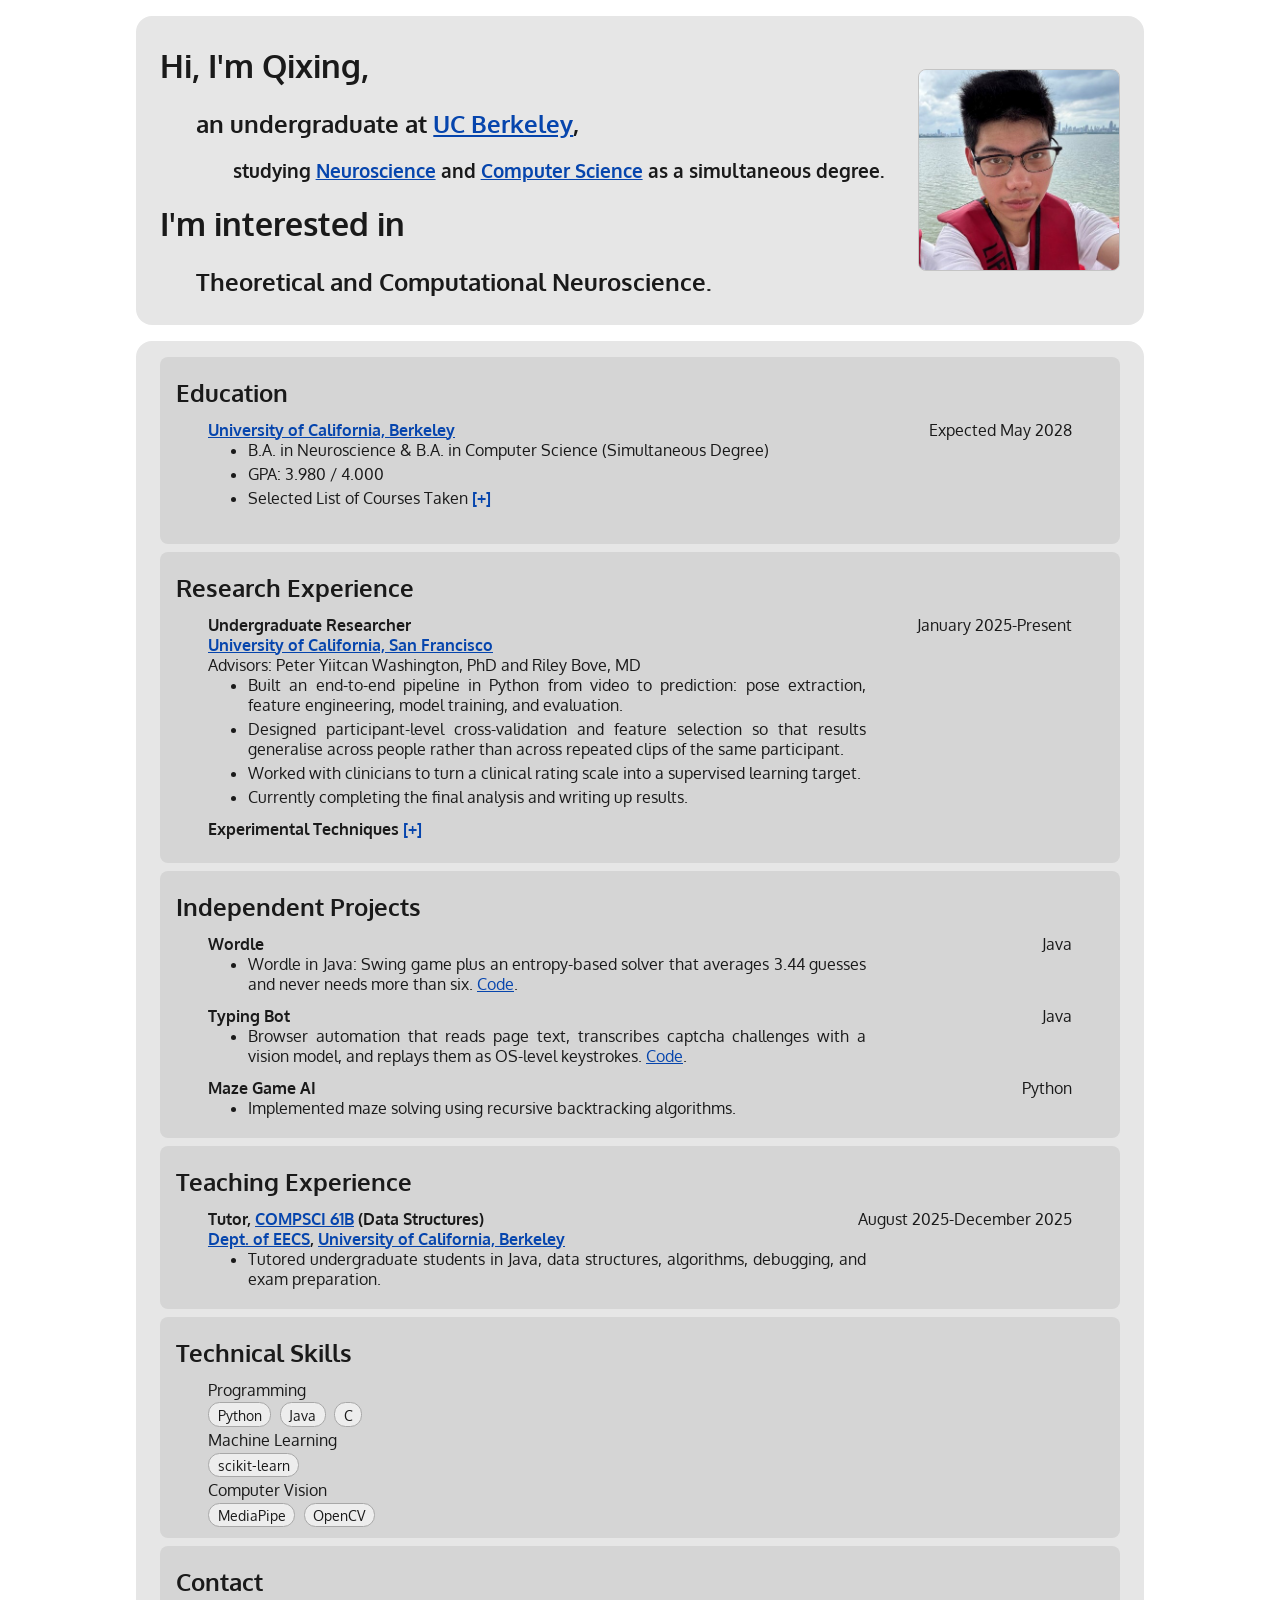
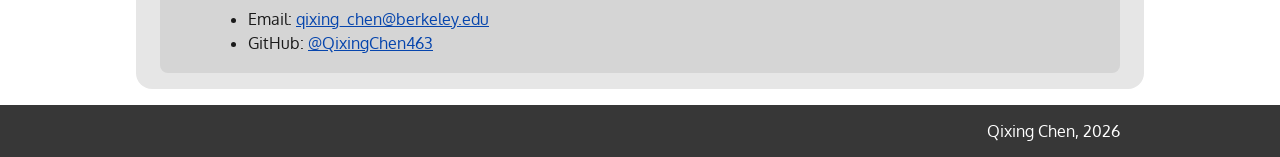
==== index.html @ e8fa2461 "Tag Maze Game AI as Python Co-Authored-By: Claude Opus 5 <noreply@anthropic.com>" ====
<!DOCTYPE html>
<html lang="en">
<head>
	<title>
		Qixing Chen
	</title>
	<meta charset="utf-8">
	<meta name="viewport" content="width=device-width, initial-scale=1">
	<meta name="description" content="Qixing Chen — undergraduate at UC Berkeley studying Neuroscience and Computer Science.">
	<link rel="stylesheet" type="text/css" href="style.css">
	<script src="script.js" defer></script>
</head>

<body>
	<div class="card" id="top">
		<div class="intro">
			<div class="intro-text">
				<h1>Hi, I'm Qixing,</h1>
				<h2 style="text-indent: 5%;">an undergraduate at <a href="https://www.berkeley.edu/" class="texta">UC Berkeley</a>,</h2>
				<h3 style="text-indent: 10%;">studying <a href="https://neuroscience.berkeley.edu/" class="texta">Neuroscience</a> and <a href="https://eecs.berkeley.edu/" class="texta">Computer Science</a> as a simultaneous degree.</h3>
				<h1>I'm interested in</h1>
				<h2 style="text-indent: 5%;">Theoretical and Computational Neuroscience.</h2>
			</div>
			<div class="profile">
				<img src="img/profile.jpg" alt="Qixing Chen">
			</div>
		</div>
	</div>

	<div class="card">

		<!-- ============ Education ============ -->
		<div class="subcard" id="education">
			<h2 class="cvtitle">Education</h2>
			<div class="indent">
				<h4 class="lralign cvitem">
					<a href="https://www.berkeley.edu/" class="texta">University of California, Berkeley</a>
					<span class="date">Expected May 2028</span>
				</h4>
				<ul class="cvlist">
					<li>B.A. in Neuroscience &amp; B.A. in Computer Science (Simultaneous Degree)</li>
					<li>GPA: 3.980 / 4.000</li>
					<li id="courses_taken">
						<a class="expand" role="button" tabindex="0" aria-expanded="false">
							Selected List of Courses Taken
						</a>
						<div class="expandcontent">
							<table>
								<tr>
									<th>Computer Science</th>
									<th>Mathematics</th>
									<th>Natural Sciences</th>
								</tr>
								<tr>
									<td>
										COMPSCI <a href="https://cs61a.org/" class="texta b">61A</a>
										<br>
										(Structure and Interpretation of Computer Programs)
									</td>
									<td>
										MATH <span class="b">53</span>
										<br>
										(Multivariable Calculus)
									</td>
									<td>
										BIOLOGY <span class="b">1A / 1AL</span>
										<br>
										(General Biology and Laboratory)
									</td>
								</tr>
								<tr>
									<td>
										COMPSCI <a href="https://datastructur.es/" class="texta b">61B</a>
										<br>
										(Data Structures)
									</td>
									<td>
										MATH <span class="b">54</span>
										<br>
										(Linear Algebra and Differential Equations)
									</td>
									<td>
										CHEM <span class="b">1A / 1AL</span>
										<br>
										(General Chemistry and Laboratory)
									</td>
								</tr>
								<tr>
									<td>
										COMPSCI <a href="https://cs61c.org/" class="texta b">61C</a>
										<br>
										(Machine Structures)
										<br>
										<span class="planned">Summer 2026</span>
									</td>
									<td>
										MATH <span class="b">55</span>
										<br>
										(Discrete Mathematics)
									</td>
									<td>
										CHEM <span class="b">3A</span>
										<br>
										(Organic Chemistry)
									</td>
								</tr>
								<tr>
									<td>
										COMPSCI <a href="https://www.eecs70.org/" class="texta b">70</a>
										<br>
										(Discrete Mathematics and Probability Theory)
									</td>
									<td>
									</td>
									<td>
										PHYSICS <span class="b">7A / 8B</span>
										<br>
										(Mechanics; Electromagnetism, Waves, and Optics)
									</td>
								</tr>
								<tr>
									<td>
										COMPSCI <a href="https://cs170.org/" class="texta b">170</a>
										<br>
										(Efficient Algorithms and Intractable Problems)
										<br>
										<span class="planned">Planned, Fall 2026</span>
									</td>
									<td>
									</td>
									<td>
										NEUROSCI <span class="b">100A</span>
										<br>
										(Introduction to Neuroscience)
										<br>
										<span class="planned">Planned, Fall 2026</span>
									</td>
								</tr>
								<tr>
									<td>
										COMPSCI <a href="https://www.eecs189.org/" class="texta b">189</a>
										<br>
										(Introduction to Machine Learning)
										<br>
										<span class="planned">Planned, Fall 2026</span>
									</td>
									<td>
									</td>
									<td>
									</td>
								</tr>
							</table>
						</div>
					</li>
				</ul>
			</div>
		</div>

		<!-- ============ Research ============ -->
		<div class="subcard" id="research">
			<h2 class="cvtitle">Research Experience</h2>
			<div class="indent">
				<h4 class="lralign cvitem">
					Undergraduate Researcher
					<span class="date">January 2025-Present</span>
					<br>
					<a href="https://www.ucsf.edu/" class="texta">University of California, San Francisco</a>
					<br>
					<span class="light">Advisors: Peter Yiitcan Washington, PhD and Riley Bove, MD</span>
				</h4>
				<ul class="cvlist">
					<li>Built an end-to-end pipeline in Python from video to prediction: pose extraction, feature engineering, model training, and evaluation.</li>
					<li>Designed participant-level cross-validation and feature selection so that results generalise across people rather than across repeated clips of the same participant.</li>
					<li>Worked with clinicians to turn a clinical rating scale into a supervised learning target.</li>
					<li>Currently completing the final analysis and writing up results.</li>
				</ul>

				<h4 class="cvitem">
					<a class="expand" role="button" tabindex="0" aria-expanded="false">Experimental Techniques</a>
				</h4>
				<div class="expandcontent">
					<ul class="cvlist">
						<li>Stereotaxic surgery and intracranial viral injection</li>
						<li>Mouse perfusion and tissue fixation</li>
						<li>Mouse brain extraction and tissue sectioning</li>
						<li>Brain tissue preparation for histological analysis</li>
						<li>Intraperitoneal (IP) and subcutaneous injections</li>
						<li>Surgical suturing and post-operative care</li>
						<li>Laboratory mouse handling</li>
					</ul>
				</div>
			</div>
		</div>

		<!-- ============ Projects ============ -->
		<div class="subcard" id="projects">
			<h2 class="cvtitle">Independent Projects</h2>
			<div class="indent">
				<h4 class="lralign cvitem">
					Wordle
					<span class="date">Java</span>
				</h4>
				<ul class="cvlist">
					<li>Wordle in Java: Swing game plus an entropy-based solver that averages 3.44 guesses and never needs more than six. <a href="https://github.com/QixingChen463/wordle" class="texta">Code</a>.</li>
				</ul>

				<h4 class="lralign cvitem">
					Typing Bot
					<span class="date">Java</span>
				</h4>
				<ul class="cvlist">
					<li>Browser automation that reads page text, transcribes captcha challenges with a vision model, and replays them as OS-level keystrokes. <a href="https://github.com/QixingChen463/typing-bot" class="texta">Code</a>.</li>
				</ul>

				<h4 class="lralign cvitem">
					Maze Game AI
					<span class="date">Python</span>
				</h4>
				<ul class="cvlist">
					<li>Implemented maze solving using recursive backtracking algorithms.</li>
				</ul>
			</div>
		</div>

		<!-- ============ Teaching ============ -->
		<div class="subcard" id="teaching">
			<h2 class="cvtitle">Teaching Experience</h2>
			<div class="indent">
				<h4 class="lralign cvitem">
					Tutor, <a href="https://datastructur.es/" class="texta">COMPSCI 61B</a> (Data Structures)
					<span class="date">August 2025-December 2025</span>
					<br>
					<a href="https://eecs.berkeley.edu/" class="texta">Dept. of EECS</a>, <a href="https://www.berkeley.edu/" class="texta">University of California, Berkeley</a>
				</h4>
				<ul class="cvlist">
					<li>Tutored undergraduate students in Java, data structures, algorithms, debugging, and exam preparation.</li>
				</ul>
			</div>
		</div>

		<!-- ============ Skills ============ -->
		<div class="subcard" id="skills">
			<h2 class="cvtitle">Technical Skills</h2>
			<div class="indent">
				<h4 class="cvitem light">Programming</h4>
				<ul class="chips">
					<li>Python</li>
					<li>Java</li>
					<li>C</li>
				</ul>
				<h4 class="cvitem light">Machine Learning</h4>
				<ul class="chips">
					<li>scikit-learn</li>
				</ul>
				<h4 class="cvitem light">Computer Vision</h4>
				<ul class="chips">
					<li>MediaPipe</li>
					<li>OpenCV</li>
				</ul>
			</div>
		</div>

		<!-- ============ Contact ============ -->
		<div class="subcard" id="contact">
			<h2 class="cvtitle">Contact</h2>
			<div class="indent">
				<ul class="cvlist">
					<li>Email: <a href="mailto:qixing_chen@berkeley.edu" class="texta">qixing_chen@berkeley.edu</a></li>
					<li>GitHub: <a href="https://github.com/QixingChen463" class="texta">@QixingChen463</a></li>
				</ul>
			</div>
		</div>

	</div>
</body>

<footer>
	<p>Qixing Chen, <span id="currentYear"></span></p>
</footer>
</html>
---- style.css ----
@import url('https://fonts.googleapis.com/css2?family=Oxygen:wght@300;400;700&display=swap');

body {
	padding: 0;
	margin: 0;
	font-family: 'Oxygen', 'Segoe UI', system-ui, -apple-system, sans-serif;
	font-size: 100%;
	text-align: justify;
	text-size-adjust: 100%;
	-ms-text-size-adjust: 100%;
	-moz-text-size-adjust: 100%;
	-webkit-text-size-adjust: 100%;
	background-color: #FFFFFF;
	color: #1A1A1A;
}

/* ---------- Cards ---------- */

/* Cap the measure. Full-viewport cards ran to 140-odd characters a line
   and left the photo stranded in a wide empty field. */
div.card {
	max-width: 60em;
	margin: 1em auto;
	padding: 0.5em 1.5em;
	background-color: #E6E6E6;
	border-radius: 1em;
}

/* Justifying a heading opens word-spacing gaps as soon as it wraps, and
   headings are short enough that the ragged edge costs nothing. */
h1, h2, h3, h4 {
	text-align: left;
}

/* Two real columns rather than a float, so the text keeps one straight
   edge instead of notching in and out around the photo. */
.intro {
	display: grid;
	grid-template-columns: 1fr auto;
	gap: 2em;
	align-items: center;
}

.profile {
	width: 200px;
	height: 200px;
	overflow: hidden;
	border-radius: 0.5em;
	border: 1px solid #C4C4C4;
}

/* Square crop framed on the face; the source is taller than it is wide. */
.profile img {
	display: block;
	width: 100%;
	height: 100%;
	object-fit: cover;
	object-position: center 15%;
}

div.subcard {
	padding: 0.5em 1em;
	margin: 0.5em 0;
	background-color: #D5D5D5;
	border-radius: 0.5em;
}

div.indent {
	padding: 0 2em;
}

/* ---------- C.V. items ---------- */

.cvitem {
	margin: 0;
	padding: 0;
}

.cvlist {
	margin: 0 0 0.5em 0;
}

.cvlist > li {
	width: 75%;
	padding: 0 0 0.25em 0;
}

.cvtitle {
	margin: 0.5em 0;
}

/* Only the .date span floats; other spans in the heading stay inline. */
.lralign > span.date {
	float: right;
	font-size: inherit;
	font-weight: normal;
}

.light {
	font-weight: normal;
	padding: 0;
	margin: 0;
}

/* ---------- Expandable sections ---------- */

.expand {
	border: none;
	cursor: pointer;
	font-family: inherit;
	font-size: inherit;
	background-color: transparent;
	padding: 0;
	-webkit-user-select: none;
	user-select: none;
}

.expand:focus-visible {
	outline: 2px solid #0645AD;
	outline-offset: 2px;
}

/* Only the marker carries the affordance; the label stays body text. */
.expand:after {
	content: " [+]";
	font-weight: bold;
	color: #0645AD;
}

.expand:hover:after {
	color: #0A2D6E;
}

.active:after {
	content: " [-]";
}

.expandcontent {
	max-height: 0;
	overflow: hidden;
	transition: max-height 0.5s ease-out;
	margin: 0.5em 0;
}

/* ---------- Text helpers ---------- */

/* Links are blue everywhere. Dark enough to stay readable on the grey
   card (#E6E6E6) and subcard (#D5D5D5) backgrounds. */
a.texta,
a.texta:visited {
	color: #0645AD;
}

a.texta:hover {
	color: #0A2D6E;
}

a.b {
	font-weight: bold;
}

.emph {
	font-weight: bold;
}

.underline {
	text-decoration: underline;
}

.planned {
	font-style: italic;
	color: #5A5A5A;
	font-size: 0.85em;
}

.chips {
	margin: 0;
	padding: 0;
	list-style-type: none;
}

.chips > li {
	display: inline-block;
	padding: 0.15em 0.6em;
	margin: 0.2em 0.3em 0.2em 0;
	background-color: #EDEDED;
	border: 0.05em solid #A8A8A8;
	border-radius: 0.8em;
	font-size: 0.9em;
}

/* ---------- Coursework table ---------- */

#courses_taken {
	width: 100%;
}

#courses_taken table {
	width: 100%;
	table-layout: fixed;
	text-align: left;
}

#courses_taken th,
#courses_taken td {
	padding: 0 2% 0.5em 0;
	vertical-align: top;
}

.borderedtable {
	border-bottom: 0.1em solid #7E7E7E;
	border-collapse: collapse;
}

.borderedtable td {
	border-bottom: 0.1em solid #7E7E7E;
	border-collapse: collapse;
	padding: 0.5em 1em;
	text-align: center;
}

.borderedtable th {
	border: 0.1em solid #7E7E7E;
	background-color: #7E7E7E;
	color: #EAEAEA;
	border-collapse: collapse;
	padding: 0.5em 1em;
	font-weight: normal;
	text-align: center;
}

/* ---------- Footer ---------- */

footer {
	background-color: #373737;
	color: #FFFFFF;
	font-family: inherit;
	padding: 0.5em 2em;
	margin: 0;
	text-align: right;
}

/* Line the footer up with the card edge now that the cards are centred. */
footer p {
	max-width: 60em;
	margin: 0.5em auto;
}

/* ---------- Small screens ---------- */

/* Two columns stop working well before the phone breakpoint: the text
   column narrows until the indented lines wrap and the staircase reads
   as ragged instead of deliberate. Stack the photo on top instead. */
@media screen and (max-width: 860px) {
	.intro {
		grid-template-columns: 1fr;
		justify-items: center;
		gap: 1em;
	}

	.profile {
		order: -1;
	}
}

@media screen and (max-width: 700px) {
	body {
		text-align: left;
	}

	div.card {
		margin: 0.5em;
		padding: 0.5em 0.8em;
	}

	.profile {
		width: 150px;
		height: 150px;
	}

	div.indent {
		padding: 0 0.5em;
	}

	.cvlist > li {
		width: auto;
	}

	.lralign > span.date {
		float: none;
		display: block;
		font-size: 0.9em;
		color: #4A4A4A;
	}

	h1 {
		font-size: 1.6em;
	}

	h2 {
		font-size: 1.25em;
	}

	h3 {
		font-size: 1.05em;
	}

	h2[style], h3[style] {
		text-indent: 0 !important;
	}

	#courses_taken table {
		table-layout: auto;
		font-size: 0.9em;
	}
}
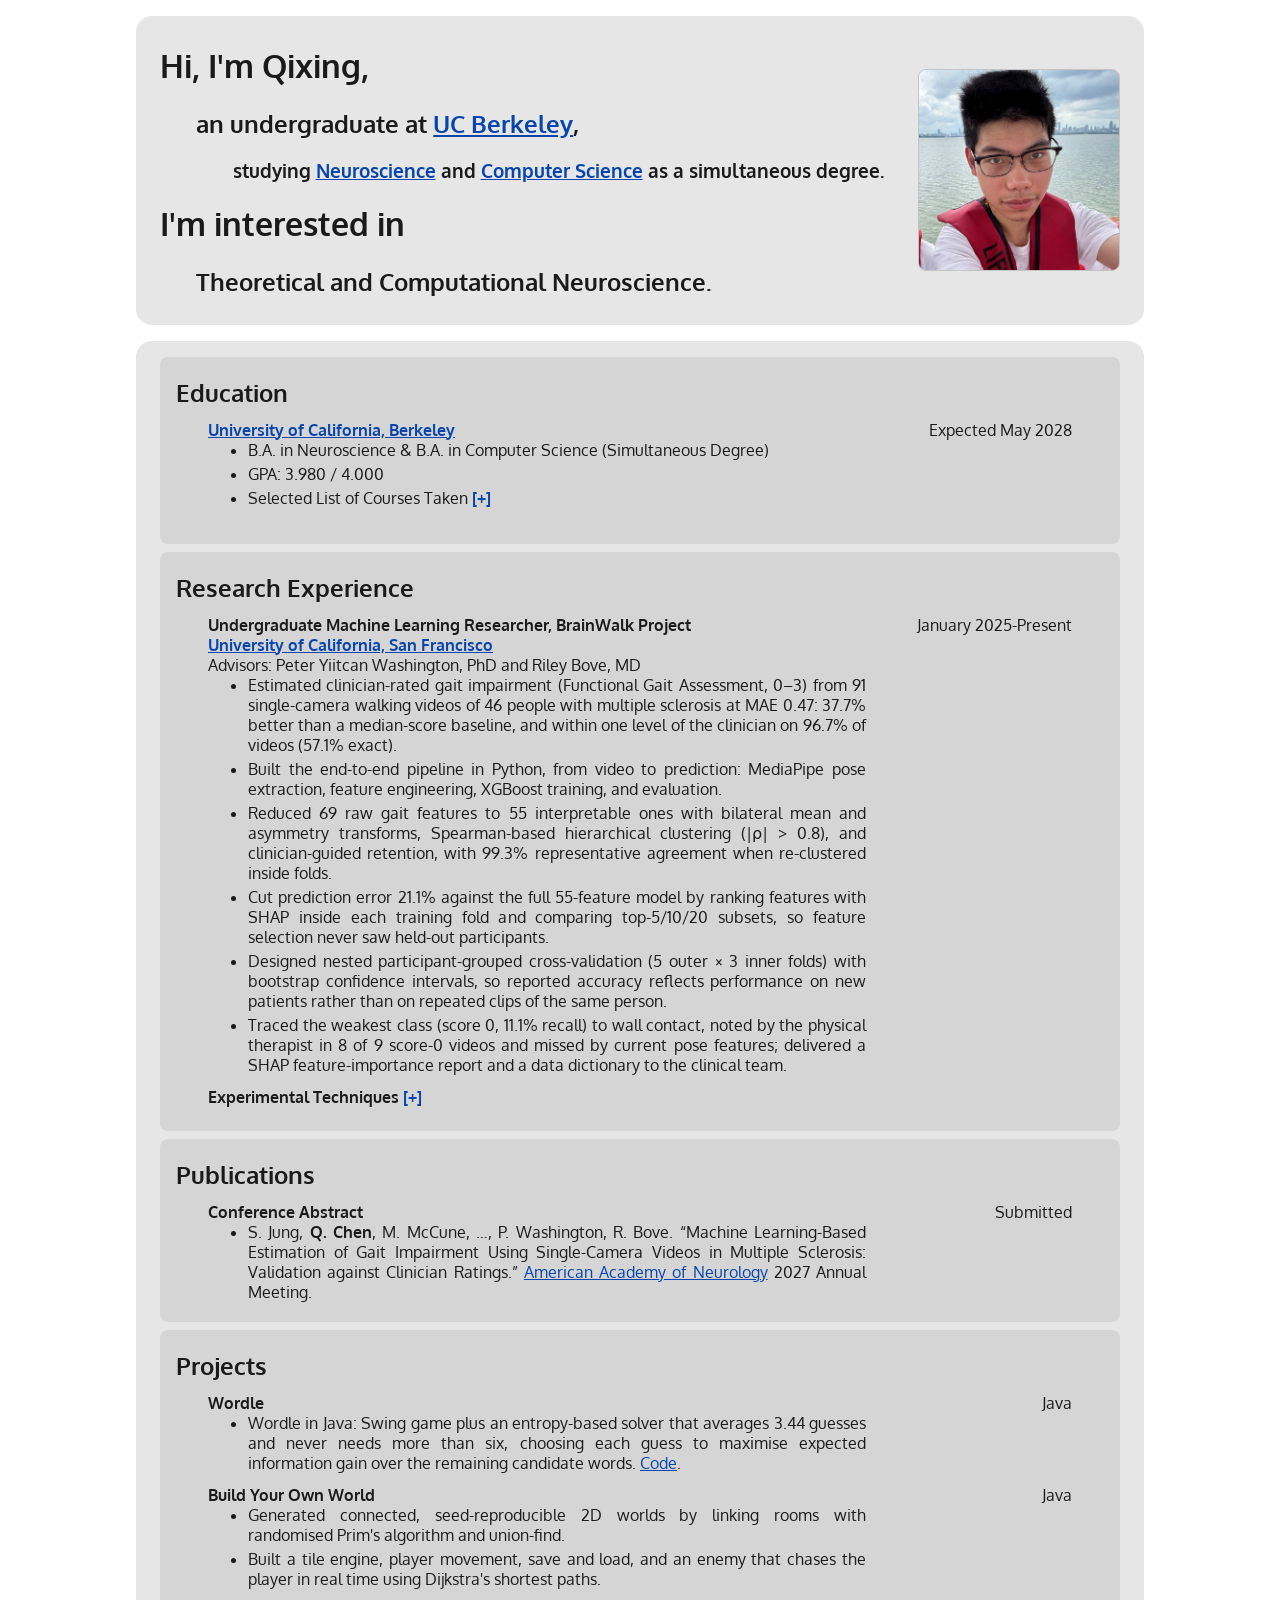
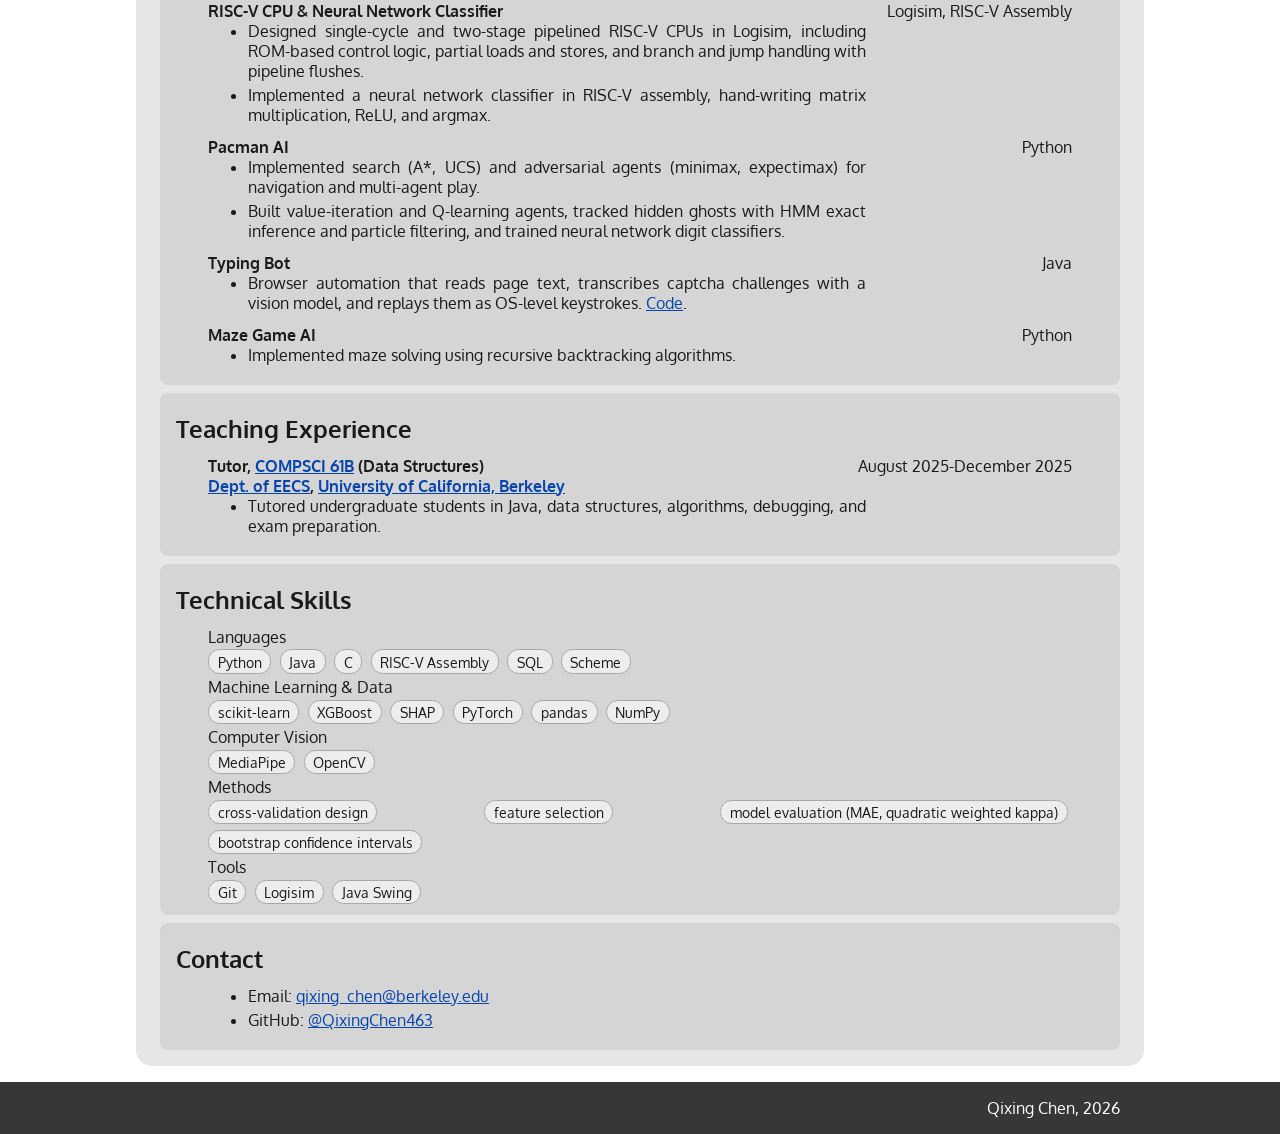
==== commit f8ba5cbf: "Bring the CV in line with the October 2026 resume Research gets the measured results in place of the" ====
--- a/index.html
+++ b/index.html
@@ -90,8 +90,6 @@
 										COMPSCI <a href="https://cs61c.org/" class="texta b">61C</a>
 										<br>
 										(Machine Structures)
-										<br>
-										<span class="planned">Summer 2026</span>
 									</td>
 									<td>
 										MATH <span class="b">55</span>
@@ -124,7 +122,7 @@
 										<br>
 										(Efficient Algorithms and Intractable Problems)
 										<br>
-										<span class="planned">Planned, Fall 2026</span>
+										<span class="planned">In progress</span>
 									</td>
 									<td>
 									</td>
@@ -133,7 +131,33 @@
 										<br>
 										(Introduction to Neuroscience)
 										<br>
-										<span class="planned">Planned, Fall 2026</span>
+										<span class="planned">Planned</span>
+									</td>
+								</tr>
+								<tr>
+									<td>
+										EECS <a href="https://eecs127.github.io/" class="texta b">127</a>
+										<br>
+										(Optimization Models in Engineering)
+										<br>
+										<span class="planned">In progress</span>
+									</td>
+									<td>
+									</td>
+									<td>
+									</td>
+								</tr>
+								<tr>
+									<td>
+										EECS <a href="https://www.eecs126.org/" class="texta b">126</a>
+										<br>
+										(Probability and Random Processes)
+										<br>
+										<span class="planned">In progress</span>
+									</td>
+									<td>
+									</td>
+									<td>
 									</td>
 								</tr>
 								<tr>
@@ -142,7 +166,7 @@
 										<br>
 										(Introduction to Machine Learning)
 										<br>
-										<span class="planned">Planned, Fall 2026</span>
+										<span class="planned">Planned</span>
 									</td>
 									<td>
 									</td>
@@ -161,7 +185,7 @@
 			<h2 class="cvtitle">Research Experience</h2>
 			<div class="indent">
 				<h4 class="lralign cvitem">
-					Undergraduate Researcher
+					Undergraduate Machine Learning Researcher, BrainWalk Project
 					<span class="date">January 2025-Present</span>
 					<br>
 					<a href="https://www.ucsf.edu/" class="texta">University of California, San Francisco</a>
@@ -169,10 +193,12 @@
 					<span class="light">Advisors: Peter Yiitcan Washington, PhD and Riley Bove, MD</span>
 				</h4>
 				<ul class="cvlist">
-					<li>Built an end-to-end pipeline in Python from video to prediction: pose extraction, feature engineering, model training, and evaluation.</li>
-					<li>Designed participant-level cross-validation and feature selection so that results generalise across people rather than across repeated clips of the same participant.</li>
-					<li>Worked with clinicians to turn a clinical rating scale into a supervised learning target.</li>
-					<li>Currently completing the final analysis and writing up results.</li>
+					<li>Estimated clinician-rated gait impairment (Functional Gait Assessment, 0&ndash;3) from 91 single-camera walking videos of 46 people with multiple sclerosis at MAE 0.47: 37.7% better than a median-score baseline, and within one level of the clinician on 96.7% of videos (57.1% exact).</li>
+					<li>Built the end-to-end pipeline in Python, from video to prediction: MediaPipe pose extraction, feature engineering, XGBoost training, and evaluation.</li>
+					<li>Reduced 69 raw gait features to 55 interpretable ones with bilateral mean and asymmetry transforms, Spearman-based hierarchical clustering (|&rho;| &gt; 0.8), and clinician-guided retention, with 99.3% representative agreement when re-clustered inside folds.</li>
+					<li>Cut prediction error 21.1% against the full 55-feature model by ranking features with SHAP inside each training fold and comparing top-5/10/20 subsets, so feature selection never saw held-out participants.</li>
+					<li>Designed nested participant-grouped cross-validation (5 outer &times; 3 inner folds) with bootstrap confidence intervals, so reported accuracy reflects performance on new patients rather than on repeated clips of the same person.</li>
+					<li>Traced the weakest class (score 0, 11.1% recall) to wall contact, noted by the physical therapist in 8 of 9 score-0 videos and missed by current pose features; delivered a SHAP feature-importance report and a data dictionary to the clinical team.</li>
 				</ul>
 
 				<h4 class="cvitem">
@@ -192,16 +218,57 @@
 			</div>
 		</div>
 
+		<!-- ============ Publications ============ -->
+		<div class="subcard" id="publications">
+			<h2 class="cvtitle">Publications</h2>
+			<div class="indent">
+				<h4 class="lralign cvitem">
+					Conference Abstract
+					<span class="date">Submitted</span>
+				</h4>
+				<ul class="cvlist">
+					<li>S. Jung, <span class="emph">Q. Chen</span>, M. McCune, &hellip;, P. Washington, R. Bove. &ldquo;Machine Learning-Based Estimation of Gait Impairment Using Single-Camera Videos in Multiple Sclerosis: Validation against Clinician Ratings.&rdquo; <a href="https://www.aan.com/" class="texta">American Academy of Neurology</a> 2027 Annual Meeting.</li>
+				</ul>
+			</div>
+		</div>
+
 		<!-- ============ Projects ============ -->
 		<div class="subcard" id="projects">
-			<h2 class="cvtitle">Independent Projects</h2>
+			<h2 class="cvtitle">Projects</h2>
 			<div class="indent">
 				<h4 class="lralign cvitem">
 					Wordle
 					<span class="date">Java</span>
 				</h4>
 				<ul class="cvlist">
-					<li>Wordle in Java: Swing game plus an entropy-based solver that averages 3.44 guesses and never needs more than six. <a href="https://github.com/QixingChen463/wordle" class="texta">Code</a>.</li>
+					<li>Wordle in Java: Swing game plus an entropy-based solver that averages 3.44 guesses and never needs more than six, choosing each guess to maximise expected information gain over the remaining candidate words. <a href="https://github.com/QixingChen463/wordle" class="texta">Code</a>.</li>
+				</ul>
+
+				<h4 class="lralign cvitem">
+					Build Your Own World
+					<span class="date">Java</span>
+				</h4>
+				<ul class="cvlist">
+					<li>Generated connected, seed-reproducible 2D worlds by linking rooms with randomised Prim's algorithm and union-find.</li>
+					<li>Built a tile engine, player movement, save and load, and an enemy that chases the player in real time using Dijkstra's shortest paths.</li>
+				</ul>
+
+				<h4 class="lralign cvitem">
+					RISC-V CPU &amp; Neural Network Classifier
+					<span class="date">Logisim, RISC-V Assembly</span>
+				</h4>
+				<ul class="cvlist">
+					<li>Designed single-cycle and two-stage pipelined RISC-V CPUs in Logisim, including ROM-based control logic, partial loads and stores, and branch and jump handling with pipeline flushes.</li>
+					<li>Implemented a neural network classifier in RISC-V assembly, hand-writing matrix multiplication, ReLU, and argmax.</li>
+				</ul>
+
+				<h4 class="lralign cvitem">
+					Pacman AI
+					<span class="date">Python</span>
+				</h4>
+				<ul class="cvlist">
+					<li>Implemented search (A*, UCS) and adversarial agents (minimax, expectimax) for navigation and multi-agent play.</li>
+					<li>Built value-iteration and Q-learning agents, tracked hidden ghosts with HMM exact inference and particle filtering, and trained neural network digit classifiers.</li>
 				</ul>
 
 				<h4 class="lralign cvitem">
@@ -242,20 +309,41 @@
 		<div class="subcard" id="skills">
 			<h2 class="cvtitle">Technical Skills</h2>
 			<div class="indent">
-				<h4 class="cvitem light">Programming</h4>
+				<h4 class="cvitem light">Languages</h4>
 				<ul class="chips">
 					<li>Python</li>
 					<li>Java</li>
 					<li>C</li>
-				</ul>
-				<h4 class="cvitem light">Machine Learning</h4>
+					<li>RISC-V Assembly</li>
+					<li>SQL</li>
+					<li>Scheme</li>
+				</ul>
+				<h4 class="cvitem light">Machine Learning &amp; Data</h4>
 				<ul class="chips">
 					<li>scikit-learn</li>
+					<li>XGBoost</li>
+					<li>SHAP</li>
+					<li>PyTorch</li>
+					<li>pandas</li>
+					<li>NumPy</li>
 				</ul>
 				<h4 class="cvitem light">Computer Vision</h4>
 				<ul class="chips">
 					<li>MediaPipe</li>
 					<li>OpenCV</li>
+				</ul>
+				<h4 class="cvitem light">Methods</h4>
+				<ul class="chips">
+					<li>cross-validation design</li>
+					<li>feature selection</li>
+					<li>model evaluation (MAE, quadratic weighted kappa)</li>
+					<li>bootstrap confidence intervals</li>
+				</ul>
+				<h4 class="cvitem light">Tools</h4>
+				<ul class="chips">
+					<li>Git</li>
+					<li>Logisim</li>
+					<li>Java Swing</li>
 				</ul>
 			</div>
 		</div>
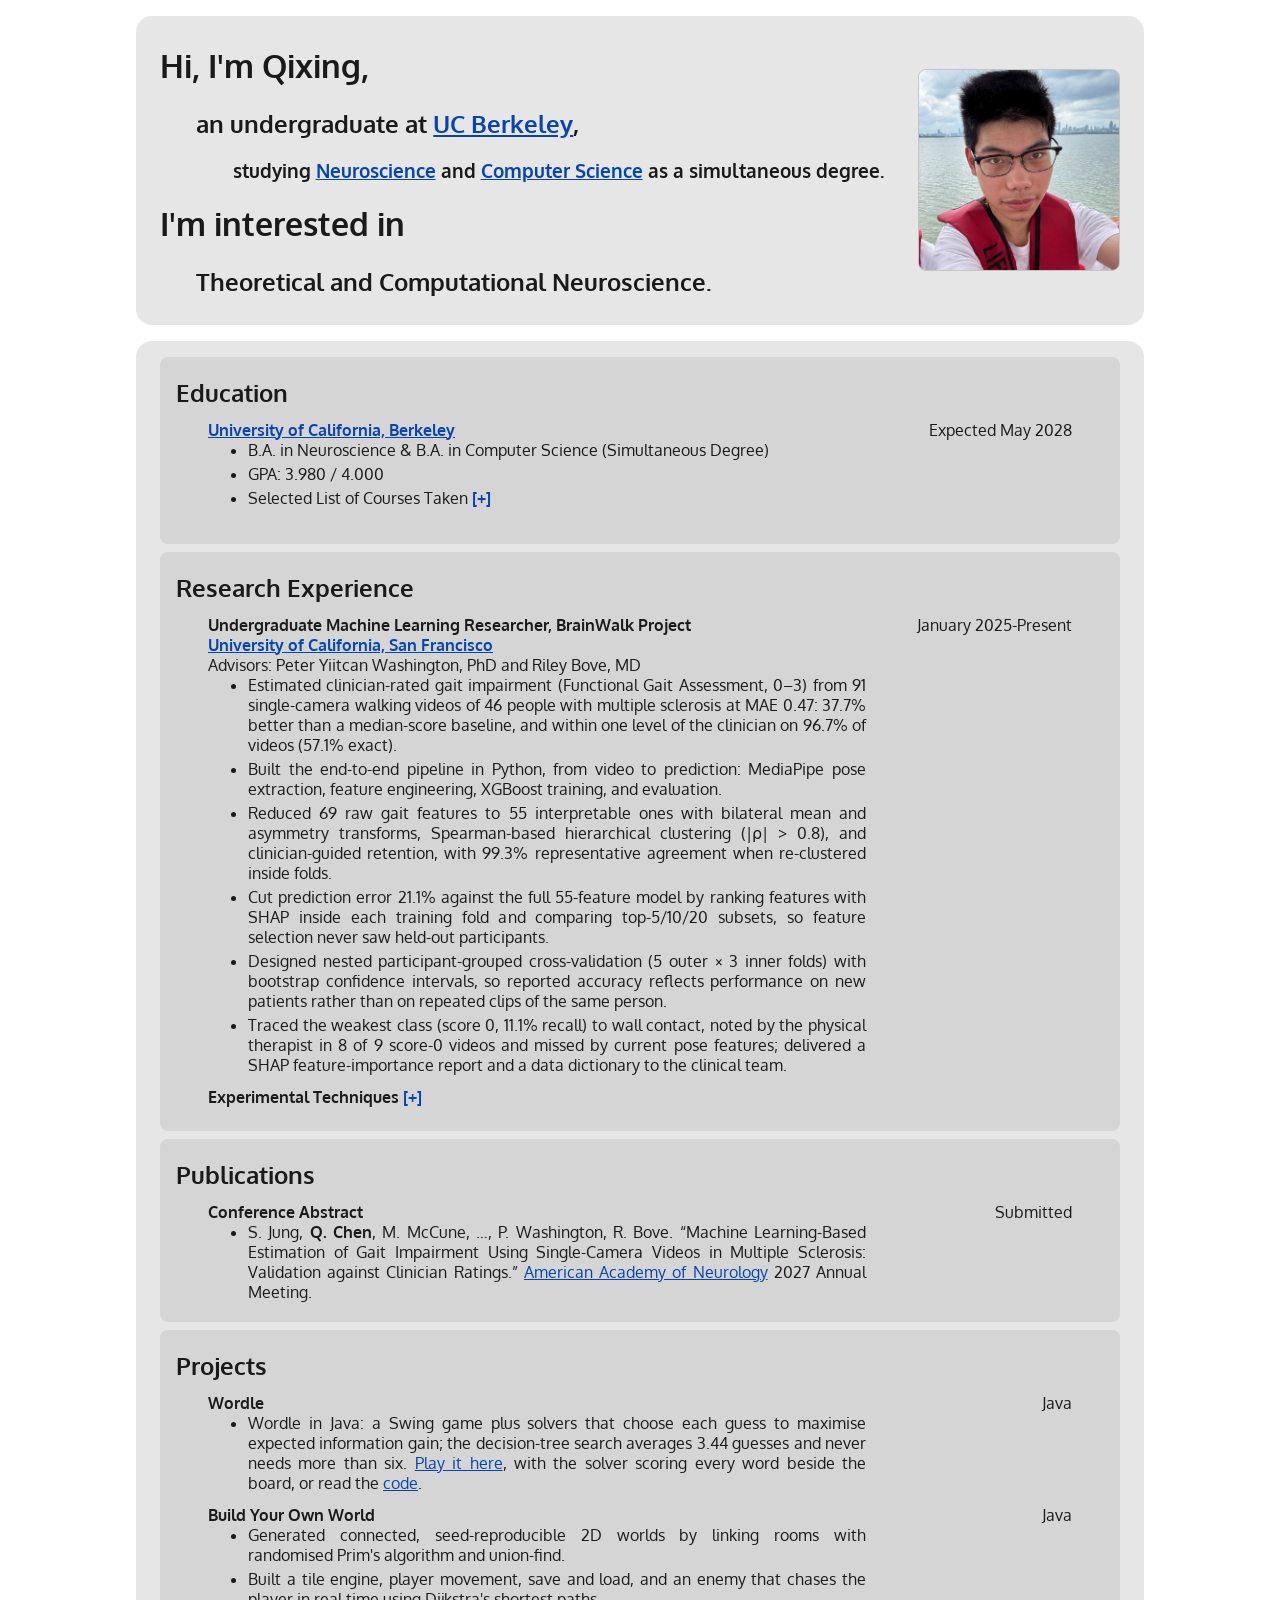
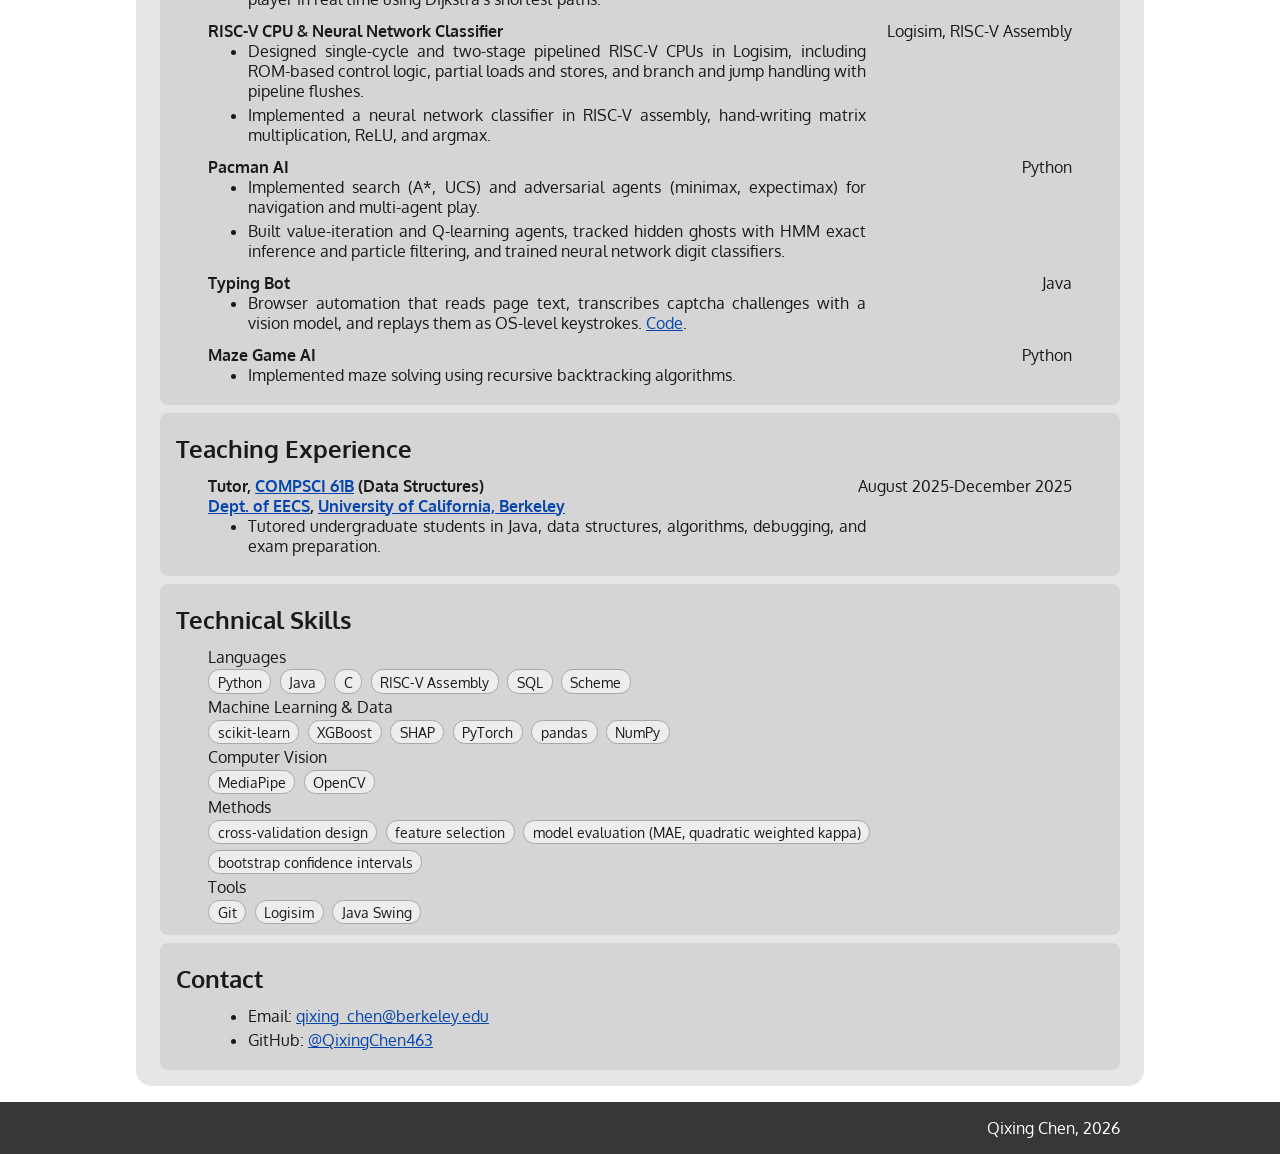
==== commit add00cb8: "Link the Wordle demo, and credit 3.44 to the solver that earns it The entry had the entropy solver a" ====
--- a/index.html
+++ b/index.html
@@ -241,7 +241,11 @@
 					<span class="date">Java</span>
 				</h4>
 				<ul class="cvlist">
-					<li>Wordle in Java: Swing game plus an entropy-based solver that averages 3.44 guesses and never needs more than six, choosing each guess to maximise expected information gain over the remaining candidate words. <a href="https://github.com/QixingChen463/wordle" class="texta">Code</a>.</li>
+					<li>Wordle in Java: a Swing game plus solvers that choose each guess to maximise expected
+						information gain; the decision-tree search averages 3.44 guesses and never needs more than
+						six. <a href="projects/wordle.html" class="texta">Play it here</a>, with the solver scoring
+						every word beside the board, or read the
+						<a href="https://github.com/QixingChen463/wordle" class="texta">code</a>.</li>
 				</ul>
 
 				<h4 class="lralign cvitem">
--- a/style.css
+++ b/style.css
@@ -177,6 +177,10 @@
 	margin: 0;
 	padding: 0;
 	list-style-type: none;
+
+	/* The page justifies body text, which stretches any chip row that wraps
+	   out to the full measure. Chips sit together on the left instead. */
+	text-align: left;
 }
 
 .chips > li {
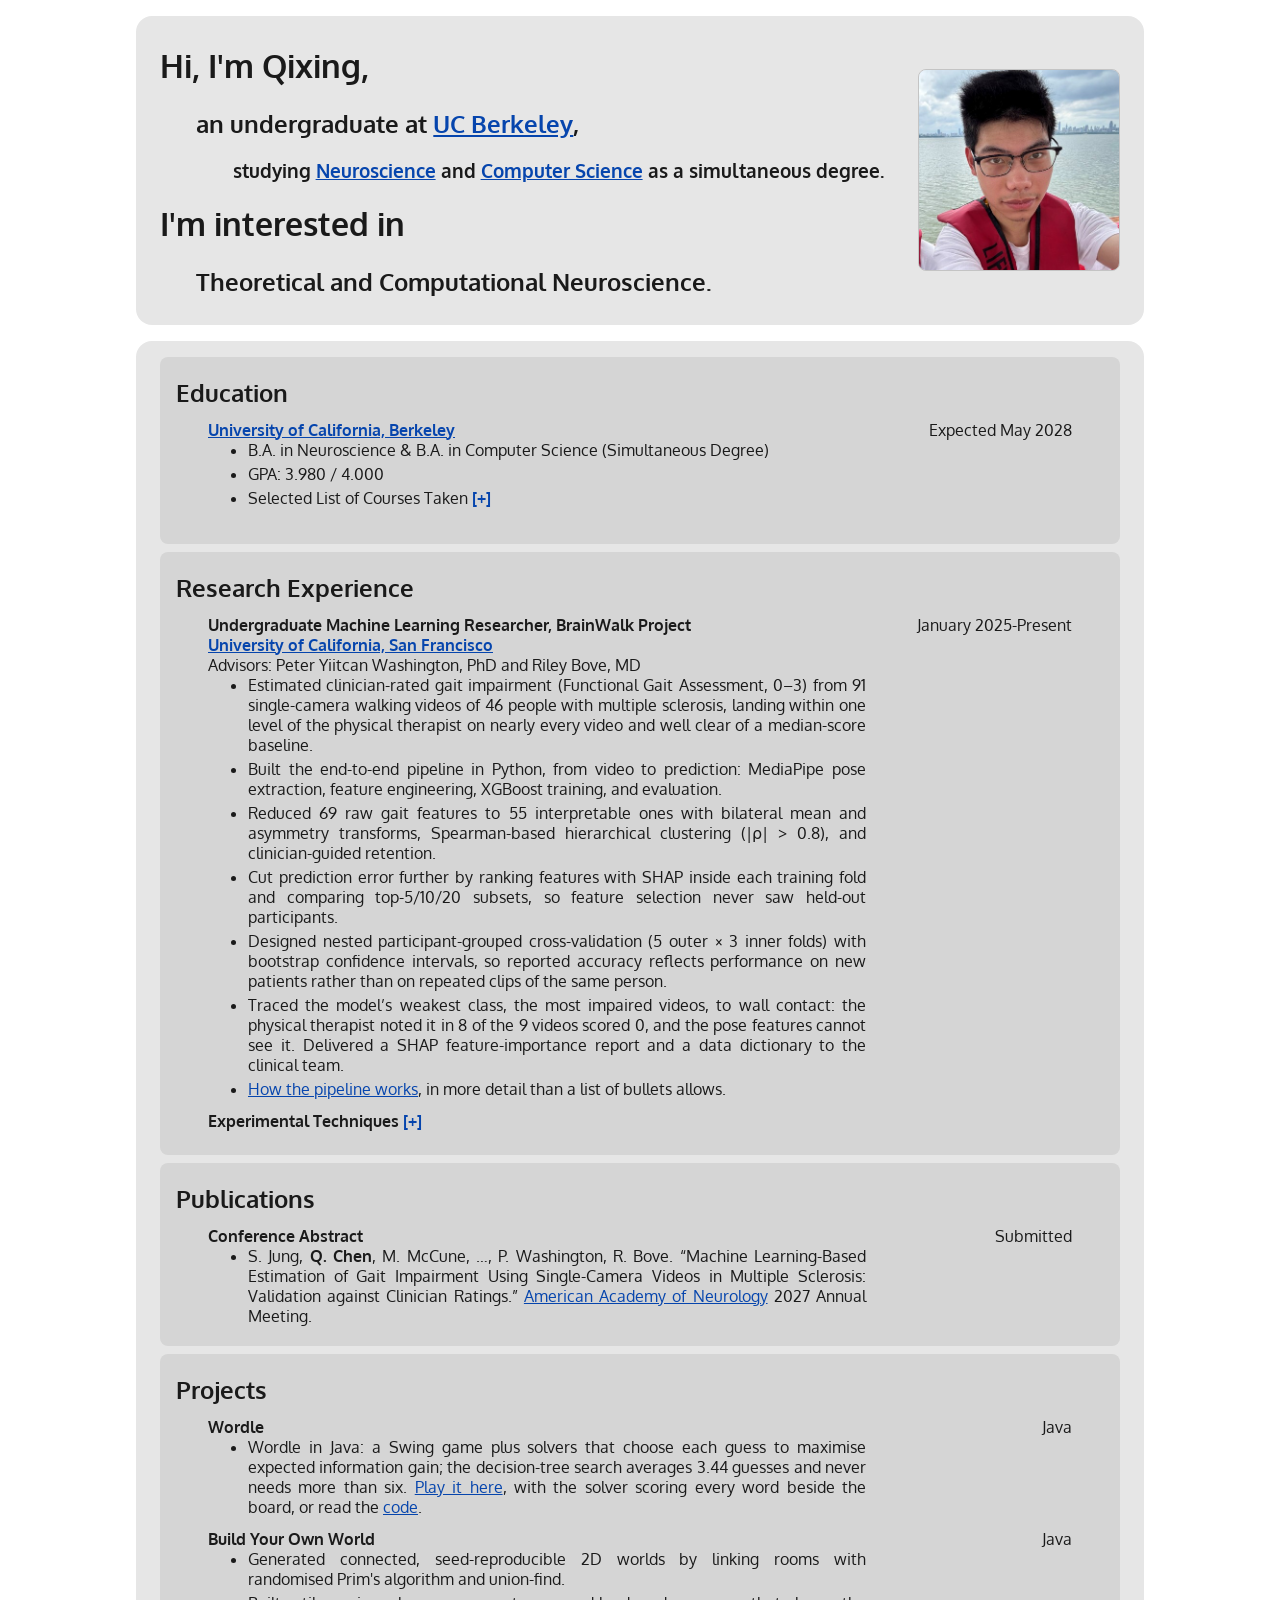
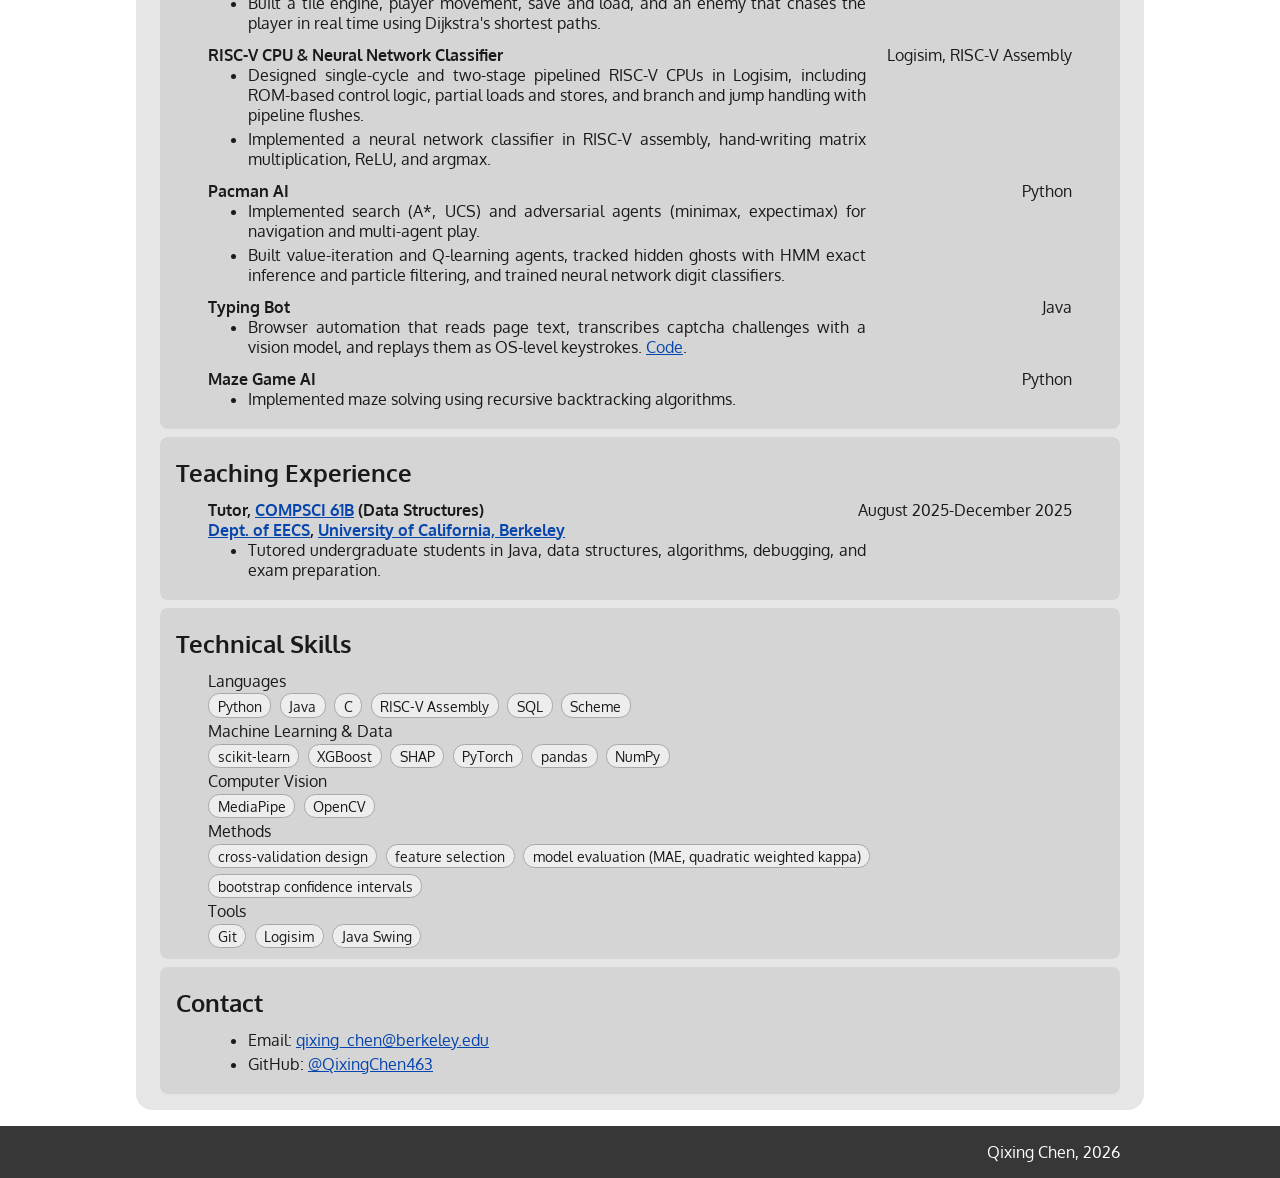
==== commit 642ec235: "Describe the research results qualitatively for now The bullets printed every headline number from a" ====
--- a/index.html
+++ b/index.html
@@ -193,12 +193,13 @@
 					<span class="light">Advisors: Peter Yiitcan Washington, PhD and Riley Bove, MD</span>
 				</h4>
 				<ul class="cvlist">
-					<li>Estimated clinician-rated gait impairment (Functional Gait Assessment, 0&ndash;3) from 91 single-camera walking videos of 46 people with multiple sclerosis at MAE 0.47: 37.7% better than a median-score baseline, and within one level of the clinician on 96.7% of videos (57.1% exact).</li>
+					<li>Estimated clinician-rated gait impairment (Functional Gait Assessment, 0&ndash;3) from 91 single-camera walking videos of 46 people with multiple sclerosis, landing within one level of the physical therapist on nearly every video and well clear of a median-score baseline.</li>
 					<li>Built the end-to-end pipeline in Python, from video to prediction: MediaPipe pose extraction, feature engineering, XGBoost training, and evaluation.</li>
-					<li>Reduced 69 raw gait features to 55 interpretable ones with bilateral mean and asymmetry transforms, Spearman-based hierarchical clustering (|&rho;| &gt; 0.8), and clinician-guided retention, with 99.3% representative agreement when re-clustered inside folds.</li>
-					<li>Cut prediction error 21.1% against the full 55-feature model by ranking features with SHAP inside each training fold and comparing top-5/10/20 subsets, so feature selection never saw held-out participants.</li>
+					<li>Reduced 69 raw gait features to 55 interpretable ones with bilateral mean and asymmetry transforms, Spearman-based hierarchical clustering (|&rho;| &gt; 0.8), and clinician-guided retention.</li>
+					<li>Cut prediction error further by ranking features with SHAP inside each training fold and comparing top-5/10/20 subsets, so feature selection never saw held-out participants.</li>
 					<li>Designed nested participant-grouped cross-validation (5 outer &times; 3 inner folds) with bootstrap confidence intervals, so reported accuracy reflects performance on new patients rather than on repeated clips of the same person.</li>
-					<li>Traced the weakest class (score 0, 11.1% recall) to wall contact, noted by the physical therapist in 8 of 9 score-0 videos and missed by current pose features; delivered a SHAP feature-importance report and a data dictionary to the clinical team.</li>
+					<li>Traced the model&rsquo;s weakest class, the most impaired videos, to wall contact: the physical therapist noted it in 8 of the 9 videos scored 0, and the pose features cannot see it. Delivered a SHAP feature-importance report and a data dictionary to the clinical team.</li>
+					<li><a href="research/brainwalk.html" class="texta">How the pipeline works</a>, in more detail than a list of bullets allows.</li>
 				</ul>
 
 				<h4 class="cvitem">
--- a/style.css
+++ b/style.css
@@ -318,3 +318,302 @@
 		font-size: 0.9em;
 	}
 }
+
+/* ---------- Wordle page ---------- */
+
+.backlink {
+	margin: 0.5em 0 0 0;
+	font-size: 0.9em;
+}
+
+.lede {
+	max-width: 44em;
+}
+
+/* The board and the solver are one conversation: a guess on the left changes the
+   numbers on the right. Side by side while there is room, so both are in view. */
+.playarea {
+	display: grid;
+	grid-template-columns: auto 1fr;
+	gap: 2em;
+	align-items: start;
+	margin-bottom: 1em;
+}
+
+.playside {
+	min-width: 0;
+}
+
+/* ---------- Board ---------- */
+
+.board {
+	display: grid;
+	gap: 0.35em;
+	width: max-content;
+}
+
+.boardrow {
+	display: grid;
+	grid-template-columns: repeat(5, 3em);
+	gap: 0.35em;
+}
+
+.tile {
+	display: flex;
+	align-items: center;
+	justify-content: center;
+	height: 3em;
+	border: 0.08em solid #A8A8A8;
+	border-radius: 0.15em;
+	background-color: #FFFFFF;
+	font-size: 1.1em;
+	font-weight: bold;
+	text-transform: uppercase;
+}
+
+/* A letter that has been typed but not submitted: no colour yet, but the tile
+   should look answered rather than empty. */
+.tile.filled {
+	border-color: #5A5A5A;
+}
+
+.tile.green,
+.key.green {
+	background-color: #6AAA64;
+	border-color: #6AAA64;
+	color: #FFFFFF;
+}
+
+.tile.yellow,
+.key.yellow {
+	background-color: #C9B458;
+	border-color: #C9B458;
+	color: #FFFFFF;
+}
+
+.tile.gray,
+.key.gray {
+	background-color: #787C7E;
+	border-color: #787C7E;
+	color: #FFFFFF;
+}
+
+.message {
+	min-height: 1.4em;
+	margin: 0.6em 0;
+	text-align: left;
+	font-size: 0.9em;
+}
+
+/* ---------- On-screen keyboard ---------- */
+
+.keyboard {
+	width: 17em;
+}
+
+.keyrow {
+	display: flex;
+	justify-content: center;
+	gap: 0.25em;
+	margin-bottom: 0.25em;
+}
+
+.key {
+	flex: 1 1 auto;
+	padding: 0.5em 0;
+	border: 0.08em solid #A8A8A8;
+	border-radius: 0.2em;
+	background-color: #EDEDED;
+	font-family: inherit;
+	font-size: 0.85em;
+	text-transform: uppercase;
+	cursor: pointer;
+}
+
+.key:hover {
+	background-color: #DCDCDC;
+}
+
+.keywide {
+	flex: 1.6 1 auto;
+	font-size: 0.7em;
+}
+
+/* ---------- Buttons ---------- */
+
+.btn {
+	padding: 0.4em 0.9em;
+	border: 0.08em solid #7E7E7E;
+	border-radius: 0.3em;
+	background-color: #EDEDED;
+	font-family: inherit;
+	font-size: 0.9em;
+	cursor: pointer;
+}
+
+.btn:hover {
+	background-color: #DCDCDC;
+}
+
+.btn[disabled] {
+	opacity: 0.5;
+	cursor: default;
+}
+
+.btnsmall {
+	padding: 0.1em 0.5em;
+	font-size: 0.8em;
+}
+
+.controls {
+	display: flex;
+	flex-wrap: wrap;
+	align-items: center;
+	gap: 0.6em;
+	margin: 0.8em 0;
+	text-align: left;
+}
+
+.toggle {
+	font-size: 0.9em;
+}
+
+/* ---------- Solver panel ---------- */
+
+.bottitle {
+	margin: 0.8em 0 0.4em 0;
+}
+
+.remaining,
+.candidates,
+.small {
+	text-align: left;
+	margin: 0.4em 0;
+}
+
+.small {
+	font-size: 0.85em;
+}
+
+/* A long comma list is the one place justification really hurts: it stretches
+   the words apart until the line reads as a table. */
+.candidates {
+	font-size: 0.85em;
+	text-align: left;
+	color: #3A3A3A;
+}
+
+.suggestions {
+	border-collapse: collapse;
+	text-align: left;
+}
+
+.suggestions th,
+.suggestions td {
+	padding: 0.15em 0.8em 0.15em 0;
+	font-size: 0.9em;
+	font-weight: normal;
+	vertical-align: middle;
+}
+
+.suggestions th {
+	border-bottom: 0.08em solid #A8A8A8;
+}
+
+.guessword {
+	font-weight: bold;
+	letter-spacing: 0.05em;
+}
+
+.num {
+	text-align: right;
+	font-variant-numeric: tabular-nums;
+}
+
+/* ---------- Per-guess analysis ---------- */
+
+.analysistable {
+	width: auto;
+}
+
+.analysistable td,
+.analysistable th {
+	font-size: 0.9em;
+}
+
+.squares {
+	white-space: nowrap;
+}
+
+.sq {
+	display: inline-block;
+	width: 0.9em;
+	height: 0.9em;
+	margin-right: 0.15em;
+	border: 0.08em solid #A8A8A8;
+	vertical-align: middle;
+}
+
+.sq.green {
+	background-color: #6AAA64;
+	border-color: #6AAA64;
+}
+
+.sq.yellow {
+	background-color: #C9B458;
+	border-color: #C9B458;
+}
+
+.sq.gray {
+	background-color: #787C7E;
+	border-color: #787C7E;
+}
+
+.benchtable {
+	width: auto;
+	margin: 0.5em 0 1em 0;
+	font-size: 0.9em;
+}
+
+.formula {
+	margin: 0.6em 0;
+	text-align: center;
+	font-size: 1.1em;
+}
+
+/* The board is 17em wide and the solver table wants about 24em; below roughly
+   that sum the two columns start squeezing the suggestions, so stack them. */
+@media screen and (max-width: 860px) {
+	.playarea {
+		grid-template-columns: 1fr;
+		gap: 1em;
+	}
+
+	.board,
+	.keyboard {
+		margin-left: auto;
+		margin-right: auto;
+	}
+}
+
+/* Five-column tables do not fit a phone, and shrinking the type far enough to
+   make them fit costs more than a sideways scroll does. */
+.tablescroll {
+	overflow-x: auto;
+}
+
+@media screen and (max-width: 700px) {
+	.borderedtable td,
+	.borderedtable th {
+		padding: 0.4em 0.5em;
+	}
+
+	.boardrow {
+		grid-template-columns: repeat(5, 2.6em);
+	}
+
+	.tile {
+		height: 2.6em;
+		font-size: 1em;
+	}
+}
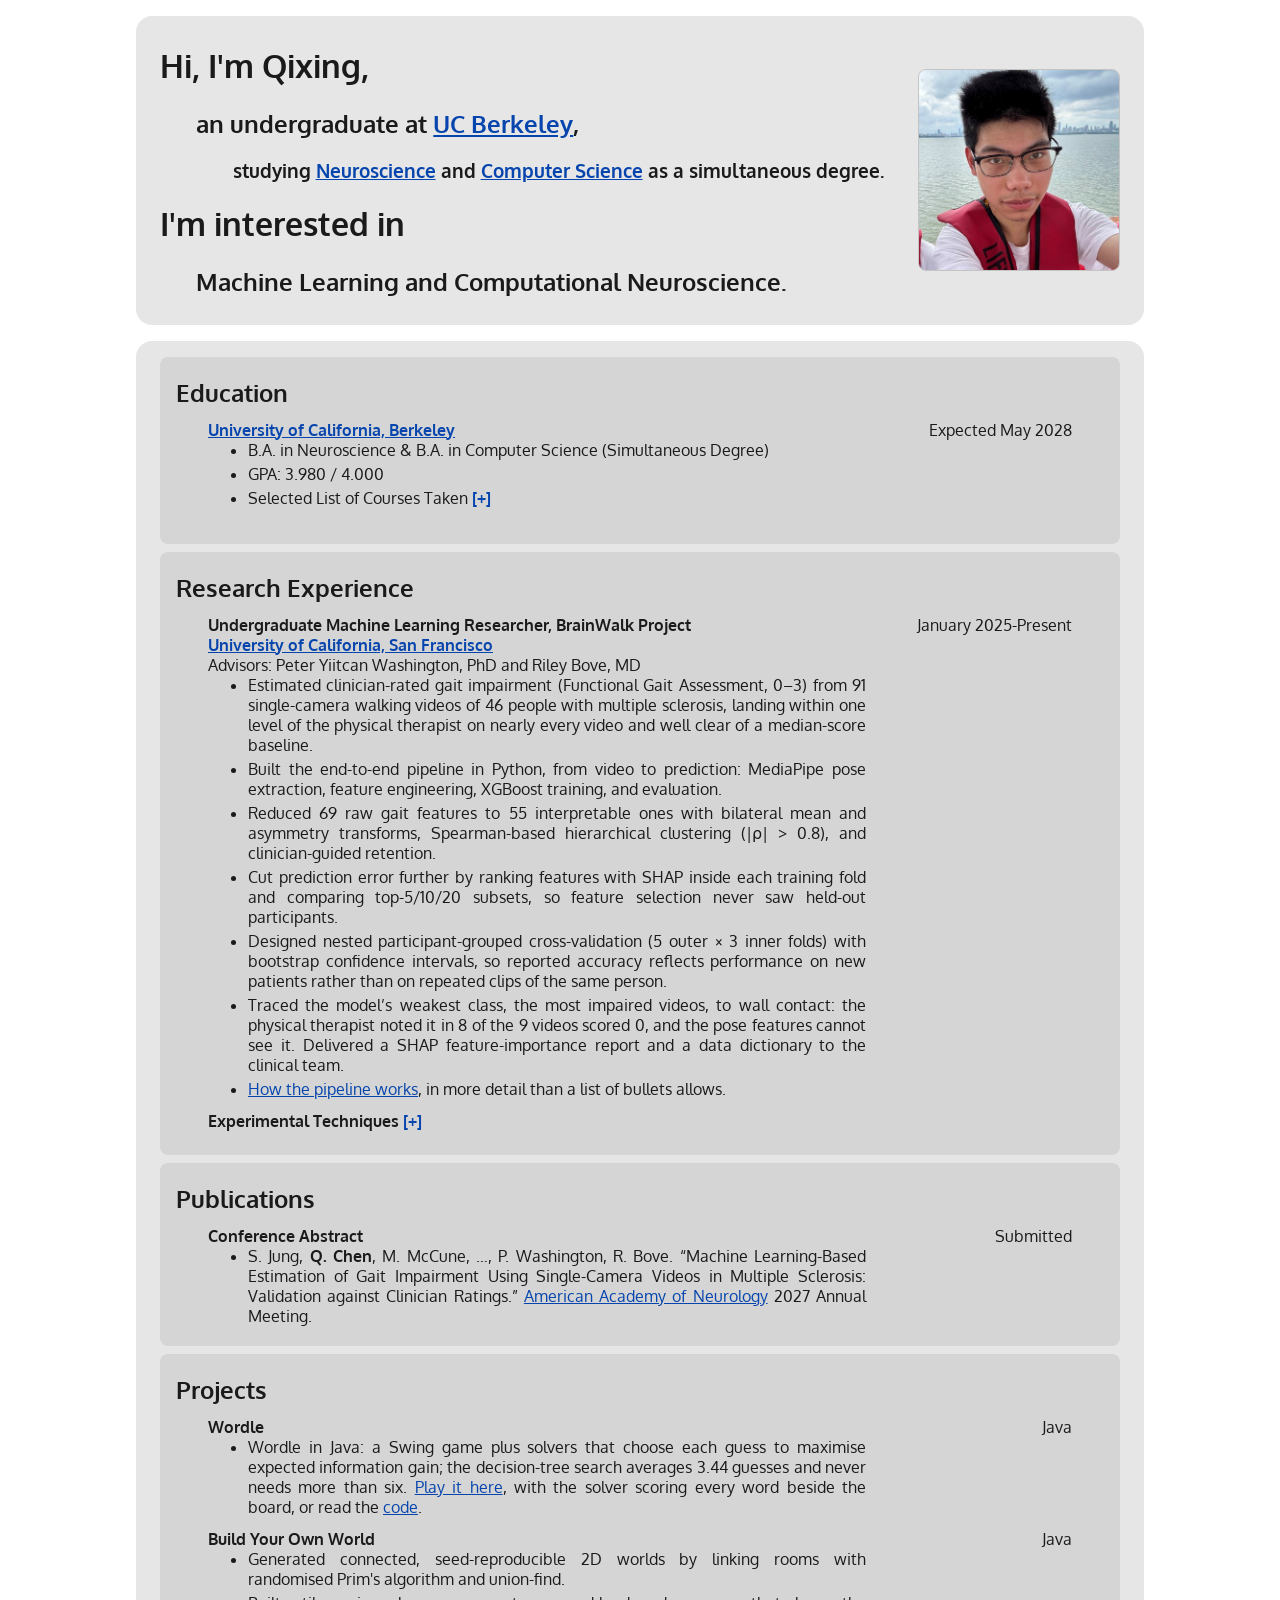
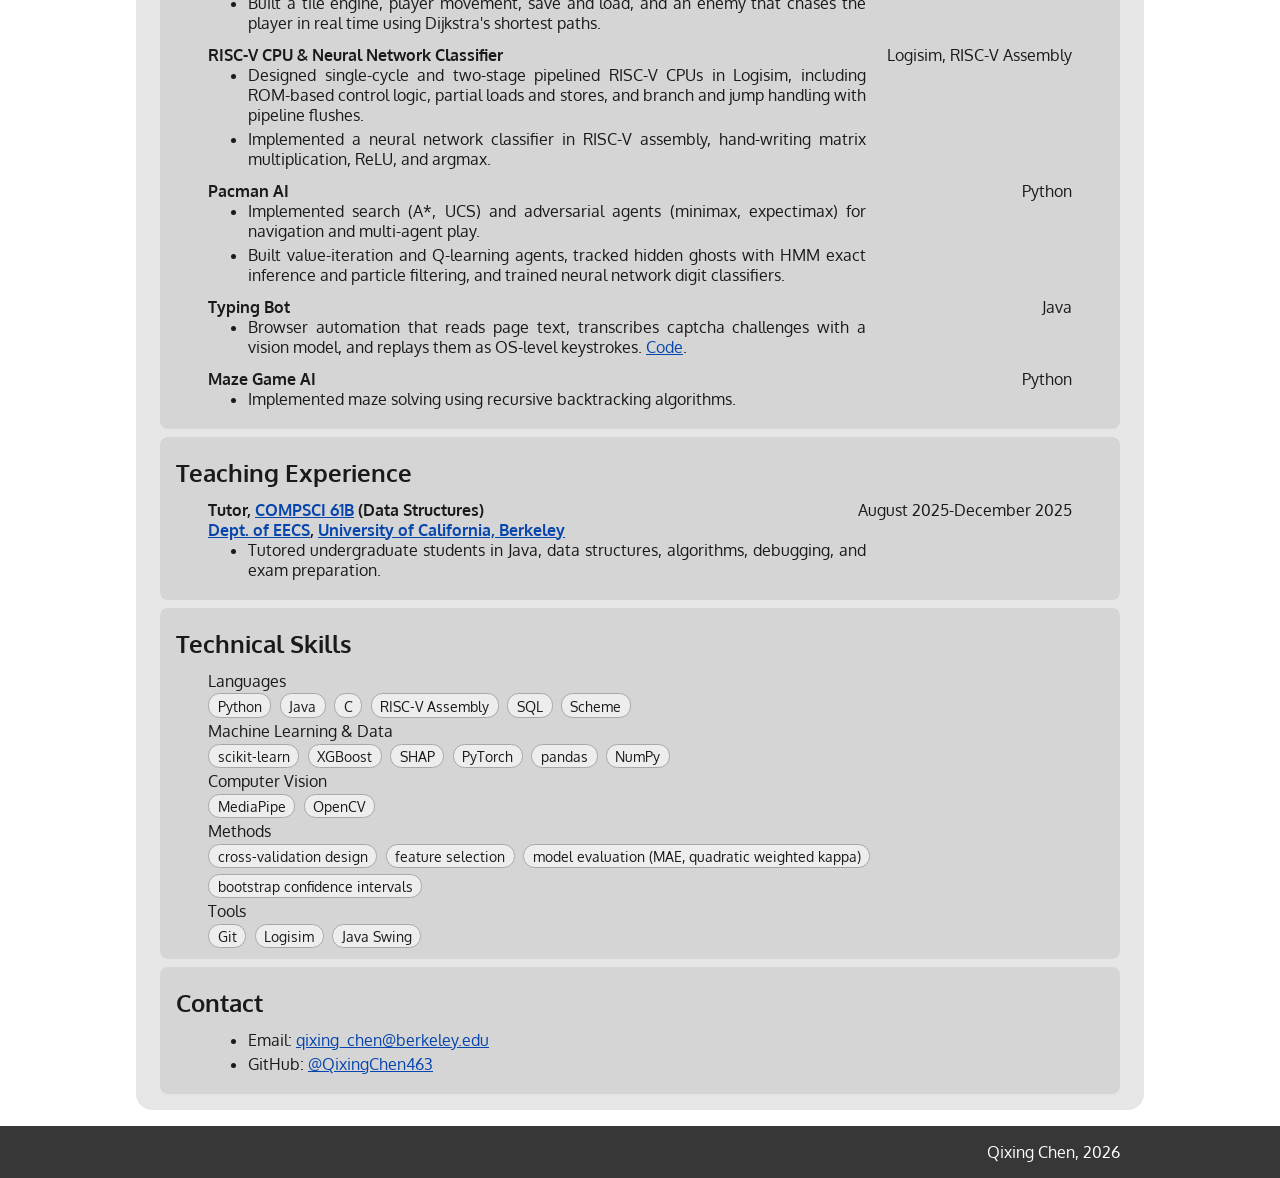
==== commit ab8d6c6c: "Name machine learning among the interests Theoretical neuroscience was not what the rest of the page" ====
--- a/index.html
+++ b/index.html
@@ -19,7 +19,7 @@
 				<h2 style="text-indent: 5%;">an undergraduate at <a href="https://www.berkeley.edu/" class="texta">UC Berkeley</a>,</h2>
 				<h3 style="text-indent: 10%;">studying <a href="https://neuroscience.berkeley.edu/" class="texta">Neuroscience</a> and <a href="https://eecs.berkeley.edu/" class="texta">Computer Science</a> as a simultaneous degree.</h3>
 				<h1>I'm interested in</h1>
-				<h2 style="text-indent: 5%;">Theoretical and Computational Neuroscience.</h2>
+				<h2 style="text-indent: 5%;">Machine Learning and Computational Neuroscience.</h2>
 			</div>
 			<div class="profile">
 				<img src="img/profile.jpg" alt="Qixing Chen">
--- a/style.css
+++ b/style.css
@@ -617,3 +617,33 @@
 		font-size: 1em;
 	}
 }
+
+/* ---------- Research figures ---------- */
+
+.figure {
+	margin: 1.3em 0;
+}
+
+/* Charts are drawn on white; on the grey subcard they need the panel to read as
+   a figure rather than as a hole in the page. Capped short of the full measure
+   because a 60em-wide bar chart is harder to read, not easier. */
+.figure img,
+.diagram {
+	display: block;
+	box-sizing: border-box;
+	width: 100%;
+	max-width: 42em;
+	height: auto;
+	padding: 0.6em;
+	border: 0.05em solid #C4C4C4;
+	border-radius: 0.3em;
+	background-color: #FFFFFF;
+}
+
+.figure figcaption {
+	max-width: 42em;
+	margin-top: 0.5em;
+	font-size: 0.9em;
+	color: #3A3A3A;
+	text-align: left;
+}
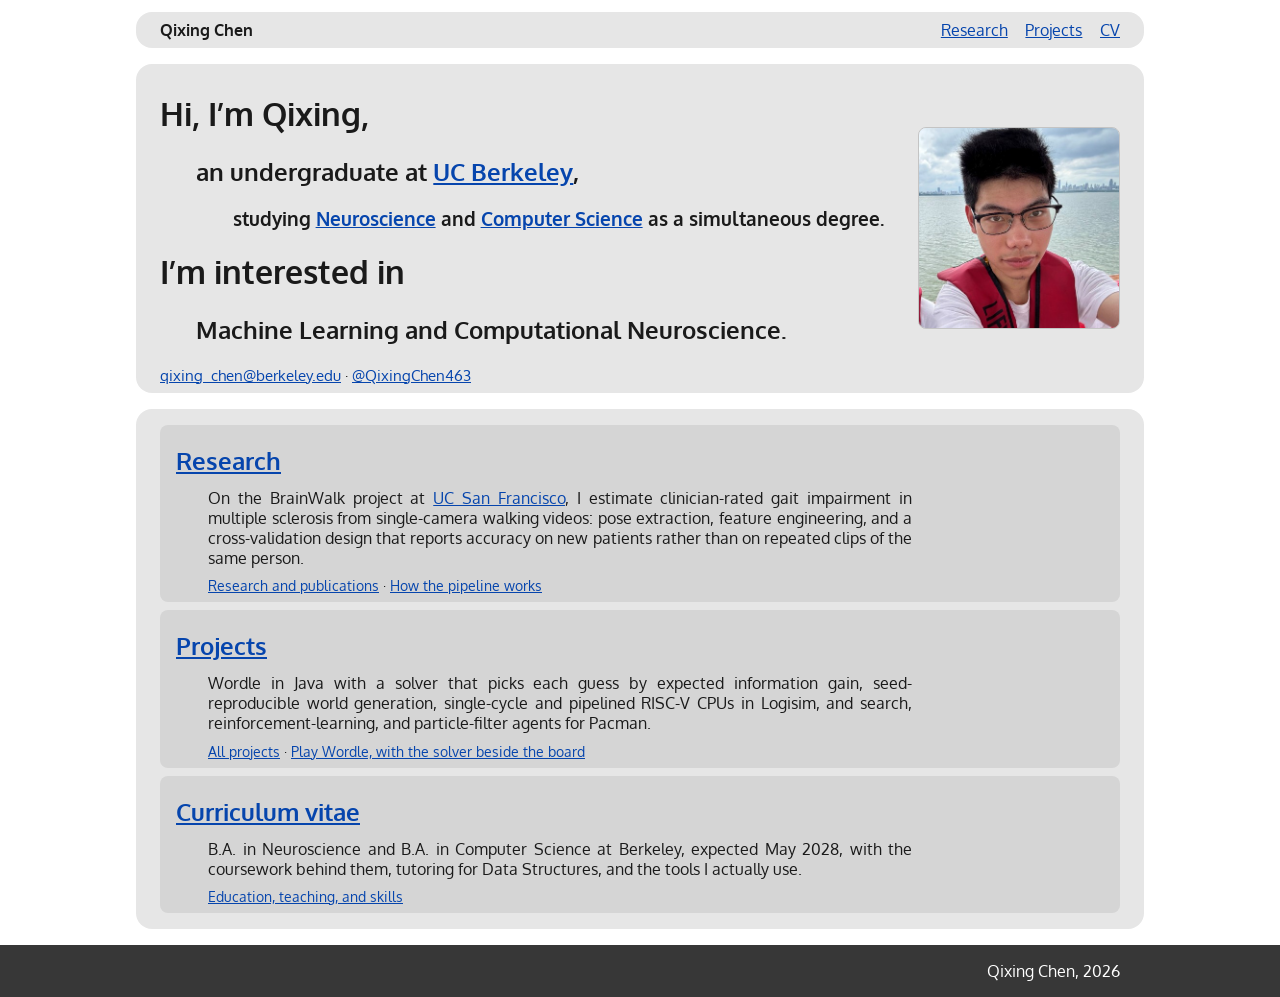
==== commit 1688f734: "Split the one long page into Home, Research, Projects, and C.V. Every section lived on index.html, s" ====
--- a/index.html
+++ b/index.html
@@ -12,14 +12,29 @@
 </head>
 
 <body>
+	<nav class="sitenav" aria-label="Sections">
+		<div class="navinner">
+			<a href="index.html" class="navbrand texta" aria-current="page">Qixing Chen</a>
+			<ul class="navlinks">
+				<li><a href="research.html" class="texta">Research</a></li>
+				<li><a href="projects.html" class="texta">Projects</a></li>
+				<li><a href="cv.html" class="texta">CV</a></li>
+			</ul>
+		</div>
+	</nav>
 	<div class="card" id="top">
 		<div class="intro">
 			<div class="intro-text">
-				<h1>Hi, I'm Qixing,</h1>
+				<h1>Hi, I&rsquo;m Qixing,</h1>
 				<h2 style="text-indent: 5%;">an undergraduate at <a href="https://www.berkeley.edu/" class="texta">UC Berkeley</a>,</h2>
 				<h3 style="text-indent: 10%;">studying <a href="https://neuroscience.berkeley.edu/" class="texta">Neuroscience</a> and <a href="https://eecs.berkeley.edu/" class="texta">Computer Science</a> as a simultaneous degree.</h3>
-				<h1>I'm interested in</h1>
+				<h1>I&rsquo;m interested in</h1>
 				<h2 style="text-indent: 5%;">Machine Learning and Computational Neuroscience.</h2>
+				<p class="contactline">
+					<a href="mailto:qixing_chen@berkeley.edu" class="texta">qixing_chen@berkeley.edu</a>
+					&middot;
+					<a href="https://github.com/QixingChen463" class="texta">@QixingChen463</a>
+				</p>
 			</div>
 			<div class="profile">
 				<img src="img/profile.jpg" alt="Qixing Chen">
@@ -29,338 +44,49 @@
 
 	<div class="card">
 
-		<!-- ============ Education ============ -->
-		<div class="subcard" id="education">
-			<h2 class="cvtitle">Education</h2>
+		<div class="subcard">
+			<h2 class="cvtitle"><a href="research.html" class="texta">Research</a></h2>
 			<div class="indent">
-				<h4 class="lralign cvitem">
-					<a href="https://www.berkeley.edu/" class="texta">University of California, Berkeley</a>
-					<span class="date">Expected May 2028</span>
-				</h4>
-				<ul class="cvlist">
-					<li>B.A. in Neuroscience &amp; B.A. in Computer Science (Simultaneous Degree)</li>
-					<li>GPA: 3.980 / 4.000</li>
-					<li id="courses_taken">
-						<a class="expand" role="button" tabindex="0" aria-expanded="false">
-							Selected List of Courses Taken
-						</a>
-						<div class="expandcontent">
-							<table>
-								<tr>
-									<th>Computer Science</th>
-									<th>Mathematics</th>
-									<th>Natural Sciences</th>
-								</tr>
-								<tr>
-									<td>
-										COMPSCI <a href="https://cs61a.org/" class="texta b">61A</a>
-										<br>
-										(Structure and Interpretation of Computer Programs)
-									</td>
-									<td>
-										MATH <span class="b">53</span>
-										<br>
-										(Multivariable Calculus)
-									</td>
-									<td>
-										BIOLOGY <span class="b">1A / 1AL</span>
-										<br>
-										(General Biology and Laboratory)
-									</td>
-								</tr>
-								<tr>
-									<td>
-										COMPSCI <a href="https://datastructur.es/" class="texta b">61B</a>
-										<br>
-										(Data Structures)
-									</td>
-									<td>
-										MATH <span class="b">54</span>
-										<br>
-										(Linear Algebra and Differential Equations)
-									</td>
-									<td>
-										CHEM <span class="b">1A / 1AL</span>
-										<br>
-										(General Chemistry and Laboratory)
-									</td>
-								</tr>
-								<tr>
-									<td>
-										COMPSCI <a href="https://cs61c.org/" class="texta b">61C</a>
-										<br>
-										(Machine Structures)
-									</td>
-									<td>
-										MATH <span class="b">55</span>
-										<br>
-										(Discrete Mathematics)
-									</td>
-									<td>
-										CHEM <span class="b">3A</span>
-										<br>
-										(Organic Chemistry)
-									</td>
-								</tr>
-								<tr>
-									<td>
-										COMPSCI <a href="https://www.eecs70.org/" class="texta b">70</a>
-										<br>
-										(Discrete Mathematics and Probability Theory)
-									</td>
-									<td>
-									</td>
-									<td>
-										PHYSICS <span class="b">7A / 8B</span>
-										<br>
-										(Mechanics; Electromagnetism, Waves, and Optics)
-									</td>
-								</tr>
-								<tr>
-									<td>
-										COMPSCI <a href="https://cs170.org/" class="texta b">170</a>
-										<br>
-										(Efficient Algorithms and Intractable Problems)
-										<br>
-										<span class="planned">In progress</span>
-									</td>
-									<td>
-									</td>
-									<td>
-										NEUROSCI <span class="b">100A</span>
-										<br>
-										(Introduction to Neuroscience)
-										<br>
-										<span class="planned">Planned</span>
-									</td>
-								</tr>
-								<tr>
-									<td>
-										EECS <a href="https://eecs127.github.io/" class="texta b">127</a>
-										<br>
-										(Optimization Models in Engineering)
-										<br>
-										<span class="planned">In progress</span>
-									</td>
-									<td>
-									</td>
-									<td>
-									</td>
-								</tr>
-								<tr>
-									<td>
-										EECS <a href="https://www.eecs126.org/" class="texta b">126</a>
-										<br>
-										(Probability and Random Processes)
-										<br>
-										<span class="planned">In progress</span>
-									</td>
-									<td>
-									</td>
-									<td>
-									</td>
-								</tr>
-								<tr>
-									<td>
-										COMPSCI <a href="https://www.eecs189.org/" class="texta b">189</a>
-										<br>
-										(Introduction to Machine Learning)
-										<br>
-										<span class="planned">Planned</span>
-									</td>
-									<td>
-									</td>
-									<td>
-									</td>
-								</tr>
-							</table>
-						</div>
-					</li>
-				</ul>
+				<p class="teaser">
+					On the BrainWalk project at <a href="https://www.ucsf.edu/" class="texta">UC San Francisco</a>,
+					I estimate clinician-rated gait impairment in multiple sclerosis from single-camera walking
+					videos: pose extraction, feature engineering, and a cross-validation design that reports
+					accuracy on new patients rather than on repeated clips of the same person.
+				</p>
+				<p class="morelinks">
+					<a href="research.html" class="texta">Research and publications</a>
+					&middot;
+					<a href="research/brainwalk.html" class="texta">How the pipeline works</a>
+				</p>
 			</div>
 		</div>
 
-		<!-- ============ Research ============ -->
-		<div class="subcard" id="research">
-			<h2 class="cvtitle">Research Experience</h2>
+		<div class="subcard">
+			<h2 class="cvtitle"><a href="projects.html" class="texta">Projects</a></h2>
 			<div class="indent">
-				<h4 class="lralign cvitem">
-					Undergraduate Machine Learning Researcher, BrainWalk Project
-					<span class="date">January 2025-Present</span>
-					<br>
-					<a href="https://www.ucsf.edu/" class="texta">University of California, San Francisco</a>
-					<br>
-					<span class="light">Advisors: Peter Yiitcan Washington, PhD and Riley Bove, MD</span>
-				</h4>
-				<ul class="cvlist">
-					<li>Estimated clinician-rated gait impairment (Functional Gait Assessment, 0&ndash;3) from 91 single-camera walking videos of 46 people with multiple sclerosis, landing within one level of the physical therapist on nearly every video and well clear of a median-score baseline.</li>
-					<li>Built the end-to-end pipeline in Python, from video to prediction: MediaPipe pose extraction, feature engineering, XGBoost training, and evaluation.</li>
-					<li>Reduced 69 raw gait features to 55 interpretable ones with bilateral mean and asymmetry transforms, Spearman-based hierarchical clustering (|&rho;| &gt; 0.8), and clinician-guided retention.</li>
-					<li>Cut prediction error further by ranking features with SHAP inside each training fold and comparing top-5/10/20 subsets, so feature selection never saw held-out participants.</li>
-					<li>Designed nested participant-grouped cross-validation (5 outer &times; 3 inner folds) with bootstrap confidence intervals, so reported accuracy reflects performance on new patients rather than on repeated clips of the same person.</li>
-					<li>Traced the model&rsquo;s weakest class, the most impaired videos, to wall contact: the physical therapist noted it in 8 of the 9 videos scored 0, and the pose features cannot see it. Delivered a SHAP feature-importance report and a data dictionary to the clinical team.</li>
-					<li><a href="research/brainwalk.html" class="texta">How the pipeline works</a>, in more detail than a list of bullets allows.</li>
-				</ul>
-
-				<h4 class="cvitem">
-					<a class="expand" role="button" tabindex="0" aria-expanded="false">Experimental Techniques</a>
-				</h4>
-				<div class="expandcontent">
-					<ul class="cvlist">
-						<li>Stereotaxic surgery and intracranial viral injection</li>
-						<li>Mouse perfusion and tissue fixation</li>
-						<li>Mouse brain extraction and tissue sectioning</li>
-						<li>Brain tissue preparation for histological analysis</li>
-						<li>Intraperitoneal (IP) and subcutaneous injections</li>
-						<li>Surgical suturing and post-operative care</li>
-						<li>Laboratory mouse handling</li>
-					</ul>
-				</div>
+				<p class="teaser">
+					Wordle in Java with a solver that picks each guess by expected information gain,
+					seed-reproducible world generation, single-cycle and pipelined RISC-V CPUs in Logisim, and
+					search, reinforcement-learning, and particle-filter agents for Pacman.
+				</p>
+				<p class="morelinks">
+					<a href="projects.html" class="texta">All projects</a>
+					&middot;
+					<a href="projects/wordle.html" class="texta">Play Wordle, with the solver beside the board</a>
+				</p>
 			</div>
 		</div>
 
-		<!-- ============ Publications ============ -->
-		<div class="subcard" id="publications">
-			<h2 class="cvtitle">Publications</h2>
+		<div class="subcard">
+			<h2 class="cvtitle"><a href="cv.html" class="texta">Curriculum vitae</a></h2>
 			<div class="indent">
-				<h4 class="lralign cvitem">
-					Conference Abstract
-					<span class="date">Submitted</span>
-				</h4>
-				<ul class="cvlist">
-					<li>S. Jung, <span class="emph">Q. Chen</span>, M. McCune, &hellip;, P. Washington, R. Bove. &ldquo;Machine Learning-Based Estimation of Gait Impairment Using Single-Camera Videos in Multiple Sclerosis: Validation against Clinician Ratings.&rdquo; <a href="https://www.aan.com/" class="texta">American Academy of Neurology</a> 2027 Annual Meeting.</li>
-				</ul>
-			</div>
-		</div>
-
-		<!-- ============ Projects ============ -->
-		<div class="subcard" id="projects">
-			<h2 class="cvtitle">Projects</h2>
-			<div class="indent">
-				<h4 class="lralign cvitem">
-					Wordle
-					<span class="date">Java</span>
-				</h4>
-				<ul class="cvlist">
-					<li>Wordle in Java: a Swing game plus solvers that choose each guess to maximise expected
-						information gain; the decision-tree search averages 3.44 guesses and never needs more than
-						six. <a href="projects/wordle.html" class="texta">Play it here</a>, with the solver scoring
-						every word beside the board, or read the
-						<a href="https://github.com/QixingChen463/wordle" class="texta">code</a>.</li>
-				</ul>
-
-				<h4 class="lralign cvitem">
-					Build Your Own World
-					<span class="date">Java</span>
-				</h4>
-				<ul class="cvlist">
-					<li>Generated connected, seed-reproducible 2D worlds by linking rooms with randomised Prim's algorithm and union-find.</li>
-					<li>Built a tile engine, player movement, save and load, and an enemy that chases the player in real time using Dijkstra's shortest paths.</li>
-				</ul>
-
-				<h4 class="lralign cvitem">
-					RISC-V CPU &amp; Neural Network Classifier
-					<span class="date">Logisim, RISC-V Assembly</span>
-				</h4>
-				<ul class="cvlist">
-					<li>Designed single-cycle and two-stage pipelined RISC-V CPUs in Logisim, including ROM-based control logic, partial loads and stores, and branch and jump handling with pipeline flushes.</li>
-					<li>Implemented a neural network classifier in RISC-V assembly, hand-writing matrix multiplication, ReLU, and argmax.</li>
-				</ul>
-
-				<h4 class="lralign cvitem">
-					Pacman AI
-					<span class="date">Python</span>
-				</h4>
-				<ul class="cvlist">
-					<li>Implemented search (A*, UCS) and adversarial agents (minimax, expectimax) for navigation and multi-agent play.</li>
-					<li>Built value-iteration and Q-learning agents, tracked hidden ghosts with HMM exact inference and particle filtering, and trained neural network digit classifiers.</li>
-				</ul>
-
-				<h4 class="lralign cvitem">
-					Typing Bot
-					<span class="date">Java</span>
-				</h4>
-				<ul class="cvlist">
-					<li>Browser automation that reads page text, transcribes captcha challenges with a vision model, and replays them as OS-level keystrokes. <a href="https://github.com/QixingChen463/typing-bot" class="texta">Code</a>.</li>
-				</ul>
-
-				<h4 class="lralign cvitem">
-					Maze Game AI
-					<span class="date">Python</span>
-				</h4>
-				<ul class="cvlist">
-					<li>Implemented maze solving using recursive backtracking algorithms.</li>
-				</ul>
-			</div>
-		</div>
-
-		<!-- ============ Teaching ============ -->
-		<div class="subcard" id="teaching">
-			<h2 class="cvtitle">Teaching Experience</h2>
-			<div class="indent">
-				<h4 class="lralign cvitem">
-					Tutor, <a href="https://datastructur.es/" class="texta">COMPSCI 61B</a> (Data Structures)
-					<span class="date">August 2025-December 2025</span>
-					<br>
-					<a href="https://eecs.berkeley.edu/" class="texta">Dept. of EECS</a>, <a href="https://www.berkeley.edu/" class="texta">University of California, Berkeley</a>
-				</h4>
-				<ul class="cvlist">
-					<li>Tutored undergraduate students in Java, data structures, algorithms, debugging, and exam preparation.</li>
-				</ul>
-			</div>
-		</div>
-
-		<!-- ============ Skills ============ -->
-		<div class="subcard" id="skills">
-			<h2 class="cvtitle">Technical Skills</h2>
-			<div class="indent">
-				<h4 class="cvitem light">Languages</h4>
-				<ul class="chips">
-					<li>Python</li>
-					<li>Java</li>
-					<li>C</li>
-					<li>RISC-V Assembly</li>
-					<li>SQL</li>
-					<li>Scheme</li>
-				</ul>
-				<h4 class="cvitem light">Machine Learning &amp; Data</h4>
-				<ul class="chips">
-					<li>scikit-learn</li>
-					<li>XGBoost</li>
-					<li>SHAP</li>
-					<li>PyTorch</li>
-					<li>pandas</li>
-					<li>NumPy</li>
-				</ul>
-				<h4 class="cvitem light">Computer Vision</h4>
-				<ul class="chips">
-					<li>MediaPipe</li>
-					<li>OpenCV</li>
-				</ul>
-				<h4 class="cvitem light">Methods</h4>
-				<ul class="chips">
-					<li>cross-validation design</li>
-					<li>feature selection</li>
-					<li>model evaluation (MAE, quadratic weighted kappa)</li>
-					<li>bootstrap confidence intervals</li>
-				</ul>
-				<h4 class="cvitem light">Tools</h4>
-				<ul class="chips">
-					<li>Git</li>
-					<li>Logisim</li>
-					<li>Java Swing</li>
-				</ul>
-			</div>
-		</div>
-
-		<!-- ============ Contact ============ -->
-		<div class="subcard" id="contact">
-			<h2 class="cvtitle">Contact</h2>
-			<div class="indent">
-				<ul class="cvlist">
-					<li>Email: <a href="mailto:qixing_chen@berkeley.edu" class="texta">qixing_chen@berkeley.edu</a></li>
-					<li>GitHub: <a href="https://github.com/QixingChen463" class="texta">@QixingChen463</a></li>
-				</ul>
+				<p class="teaser">
+					B.A. in Neuroscience and B.A. in Computer Science at Berkeley, expected May 2028, with the
+					coursework behind them, tutoring for Data Structures, and the tools I actually use.
+				</p>
+				<p class="morelinks">
+					<a href="cv.html" class="texta">Education, teaching, and skills</a>
+				</p>
 			</div>
 		</div>
 
--- a/style.css
+++ b/style.css
@@ -14,6 +14,76 @@
 	color: #1A1A1A;
 }
 
+/* ---------- Site navigation ---------- */
+
+/* The sections used to be one scroll; they are separate pages now, so every
+   page carries the same bar. Sticky because the C.V. page is still long. */
+.sitenav {
+	position: sticky;
+	top: 0;
+	z-index: 10;
+	background-color: #FFFFFF;
+	padding: 0.75em 0 0 0;
+}
+
+/* Same measure and padding as div.card, so the bar lines up with the cards
+   below it rather than sitting a few pixels off. */
+.navinner {
+	display: flex;
+	flex-wrap: wrap;
+	align-items: baseline;
+	gap: 0.3em 1.2em;
+	max-width: 60em;
+	margin: 0 auto;
+	padding: 0.5em 1.5em;
+	background-color: #E6E6E6;
+	border-radius: 1em;
+}
+
+.navbrand {
+	font-weight: bold;
+	margin-right: auto;
+}
+
+.navlinks {
+	display: flex;
+	flex-wrap: wrap;
+	gap: 0 1.1em;
+	margin: 0;
+	padding: 0;
+	list-style-type: none;
+}
+
+/* The page you are on is a label, not a link: no blue, nothing to click. */
+.sitenav [aria-current="page"] {
+	color: #1A1A1A;
+	font-weight: bold;
+	text-decoration: none;
+	cursor: default;
+}
+
+/* ---------- Landing page ---------- */
+
+/* A one-paragraph trailer for each section, so the home page says what is
+   behind a link instead of just naming it. */
+.teaser {
+	max-width: 44em;
+	margin: 0.25em 0 0 0;
+}
+
+.morelinks {
+	max-width: 44em;
+	margin: 0.6em 0 0 0;
+	font-size: 0.9em;
+	text-align: left;
+}
+
+.contactline {
+	margin: 0.8em 0 0 0;
+	font-size: 0.95em;
+	text-align: left;
+}
+
 /* ---------- Cards ---------- */
 
 /* Cap the measure. Full-viewport cards ran to 140-odd characters a line
@@ -274,6 +344,15 @@
 
 	div.card {
 		margin: 0.5em;
+		padding: 0.5em 0.8em;
+	}
+
+	.sitenav {
+		padding: 0.5em 0 0 0;
+	}
+
+	.navinner {
+		margin: 0 0.5em;
 		padding: 0.5em 0.8em;
 	}
 
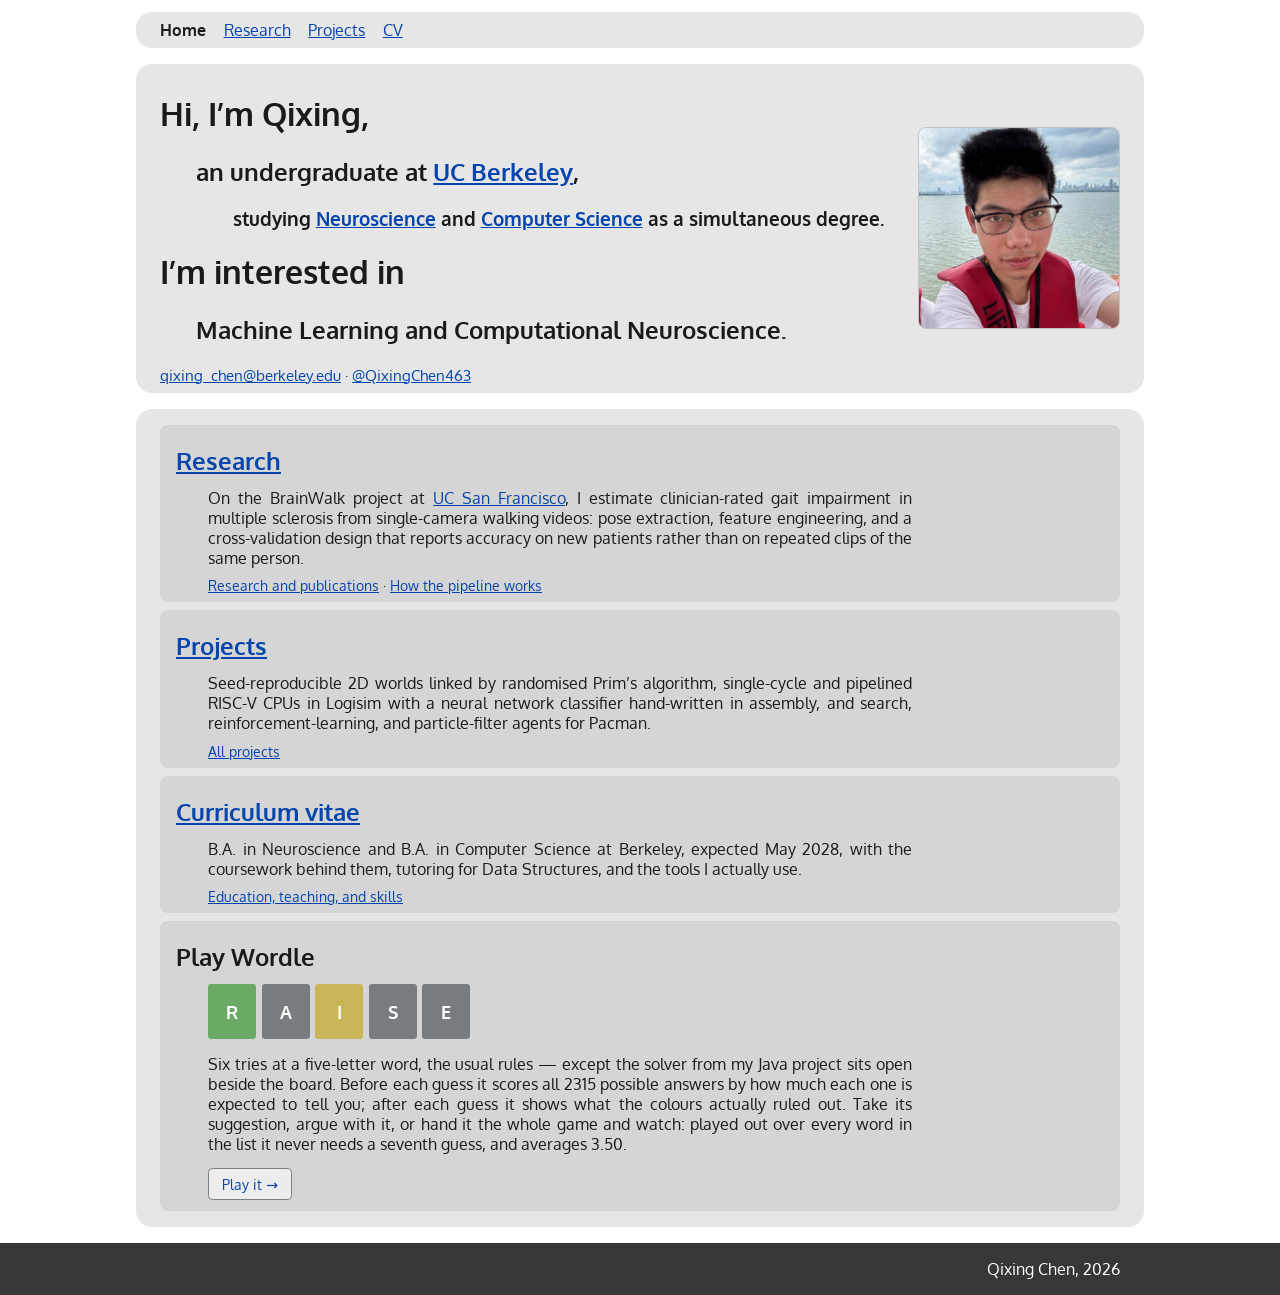
==== commit c60ced59: "Trade the nav's name for a Home link, and invite people to play Wordle The name sat in the bar's top" ====
--- a/index.html
+++ b/index.html
@@ -14,8 +14,8 @@
 <body>
 	<nav class="sitenav" aria-label="Sections">
 		<div class="navinner">
-			<a href="index.html" class="navbrand texta" aria-current="page">Qixing Chen</a>
 			<ul class="navlinks">
+				<li><a href="index.html" class="texta" aria-current="page">Home</a></li>
 				<li><a href="research.html" class="texta">Research</a></li>
 				<li><a href="projects.html" class="texta">Projects</a></li>
 				<li><a href="cv.html" class="texta">CV</a></li>
@@ -65,14 +65,12 @@
 			<h2 class="cvtitle"><a href="projects.html" class="texta">Projects</a></h2>
 			<div class="indent">
 				<p class="teaser">
-					Wordle in Java with a solver that picks each guess by expected information gain,
-					seed-reproducible world generation, single-cycle and pipelined RISC-V CPUs in Logisim, and
-					search, reinforcement-learning, and particle-filter agents for Pacman.
+					Seed-reproducible 2D worlds linked by randomised Prim&rsquo;s algorithm, single-cycle and
+					pipelined RISC-V CPUs in Logisim with a neural network classifier hand-written in assembly,
+					and search, reinforcement-learning, and particle-filter agents for Pacman.
 				</p>
 				<p class="morelinks">
 					<a href="projects.html" class="texta">All projects</a>
-					&middot;
-					<a href="projects/wordle.html" class="texta">Play Wordle, with the solver beside the board</a>
 				</p>
 			</div>
 		</div>
@@ -90,6 +88,29 @@
 			</div>
 		</div>
 
+		<div class="subcard" id="play">
+			<h2 class="cvtitle">Play Wordle</h2>
+			<div class="indent">
+				<div class="boardrow playstrip" aria-hidden="true">
+					<span class="tile green">R</span>
+					<span class="tile gray">A</span>
+					<span class="tile yellow">I</span>
+					<span class="tile gray">S</span>
+					<span class="tile gray">E</span>
+				</div>
+				<p class="teaser">
+					Six tries at a five-letter word, the usual rules &mdash; except the solver from my Java
+					project sits open beside the board. Before each guess it scores all 2315 possible answers by
+					how much each one is expected to tell you; after each guess it shows what the colours
+					actually ruled out. Take its suggestion, argue with it, or hand it the whole game and watch:
+					played out over every word in the list it never needs a seventh guess, and averages 3.50.
+				</p>
+				<p class="playcta">
+					<a href="projects/wordle.html" class="btn">Play it &rarr;</a>
+				</p>
+			</div>
+		</div>
+
 	</div>
 </body>
 
--- a/style.css
+++ b/style.css
@@ -40,11 +40,6 @@
 	border-radius: 1em;
 }
 
-.navbrand {
-	font-weight: bold;
-	margin-right: auto;
-}
-
 .navlinks {
 	display: flex;
 	flex-wrap: wrap;
@@ -82,6 +77,30 @@
 	margin: 0.8em 0 0 0;
 	font-size: 0.95em;
 	text-align: left;
+}
+
+/* Borrows the Wordle page's tiles: a real board row reads as an invitation to
+   play in a way that another line of prose does not. */
+.playstrip {
+	margin: 0.3em 0 0.9em 0;
+}
+
+.playcta {
+	margin: 0.9em 0 0.2em 0;
+	text-align: left;
+}
+
+/* .btn is otherwise a <button>; as a link it needs the inline-block box and
+   none of the underline. */
+a.btn,
+a.btn:visited {
+	display: inline-block;
+	color: #0645AD;
+	text-decoration: none;
+}
+
+a.btn:hover {
+	color: #0A2D6E;
 }
 
 /* ---------- Cards ---------- */
